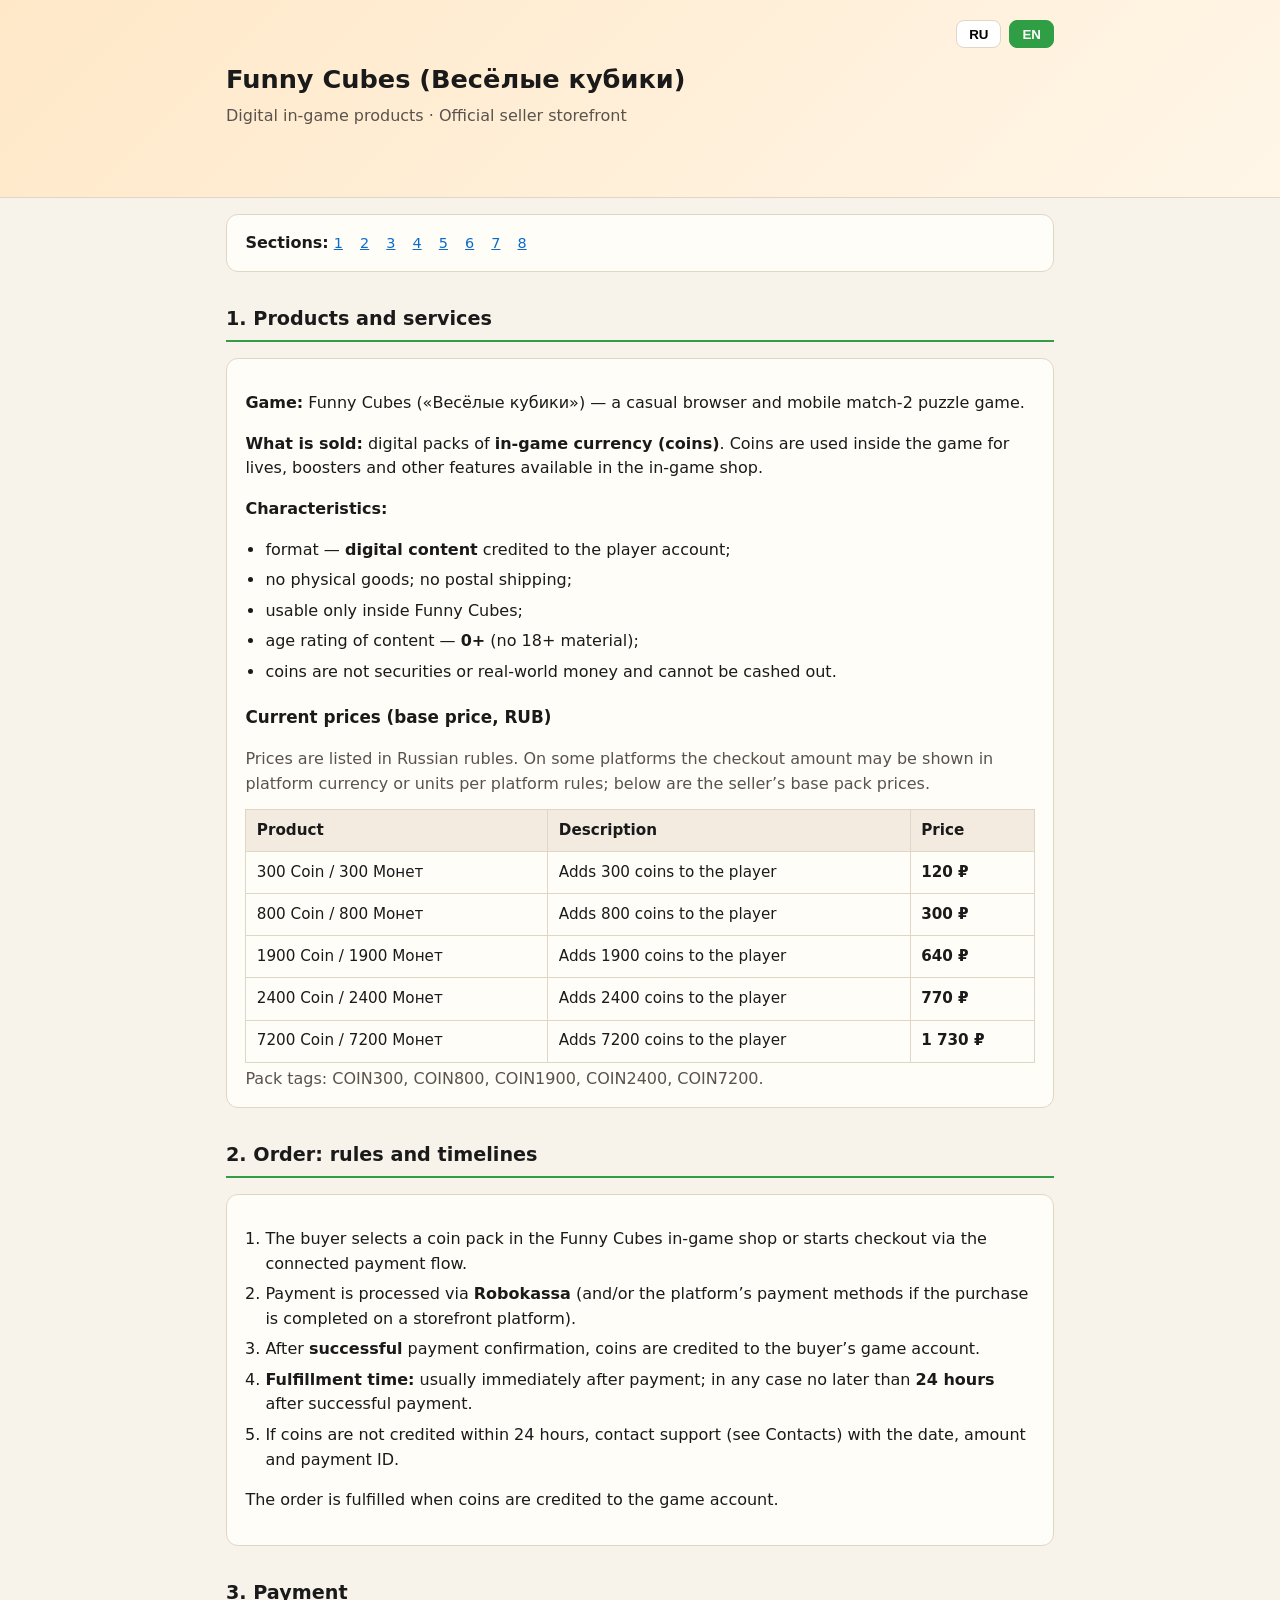
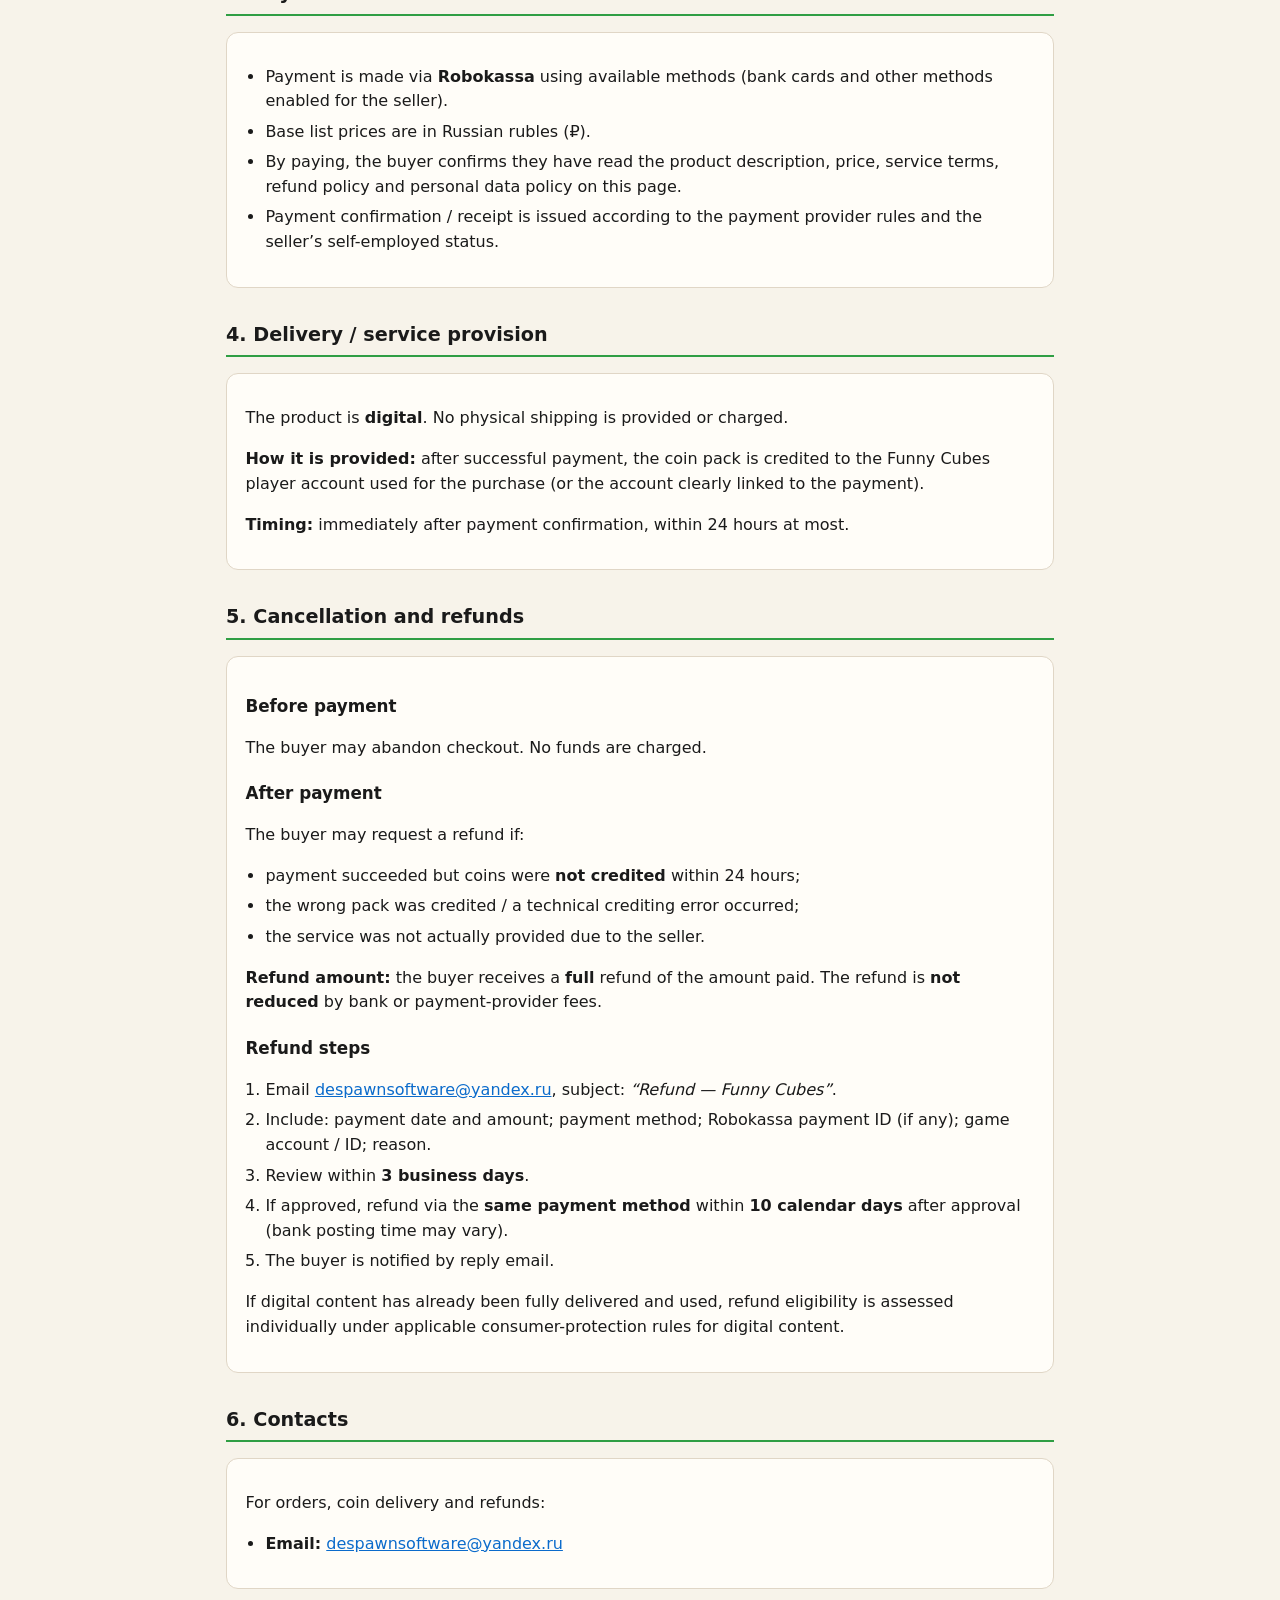
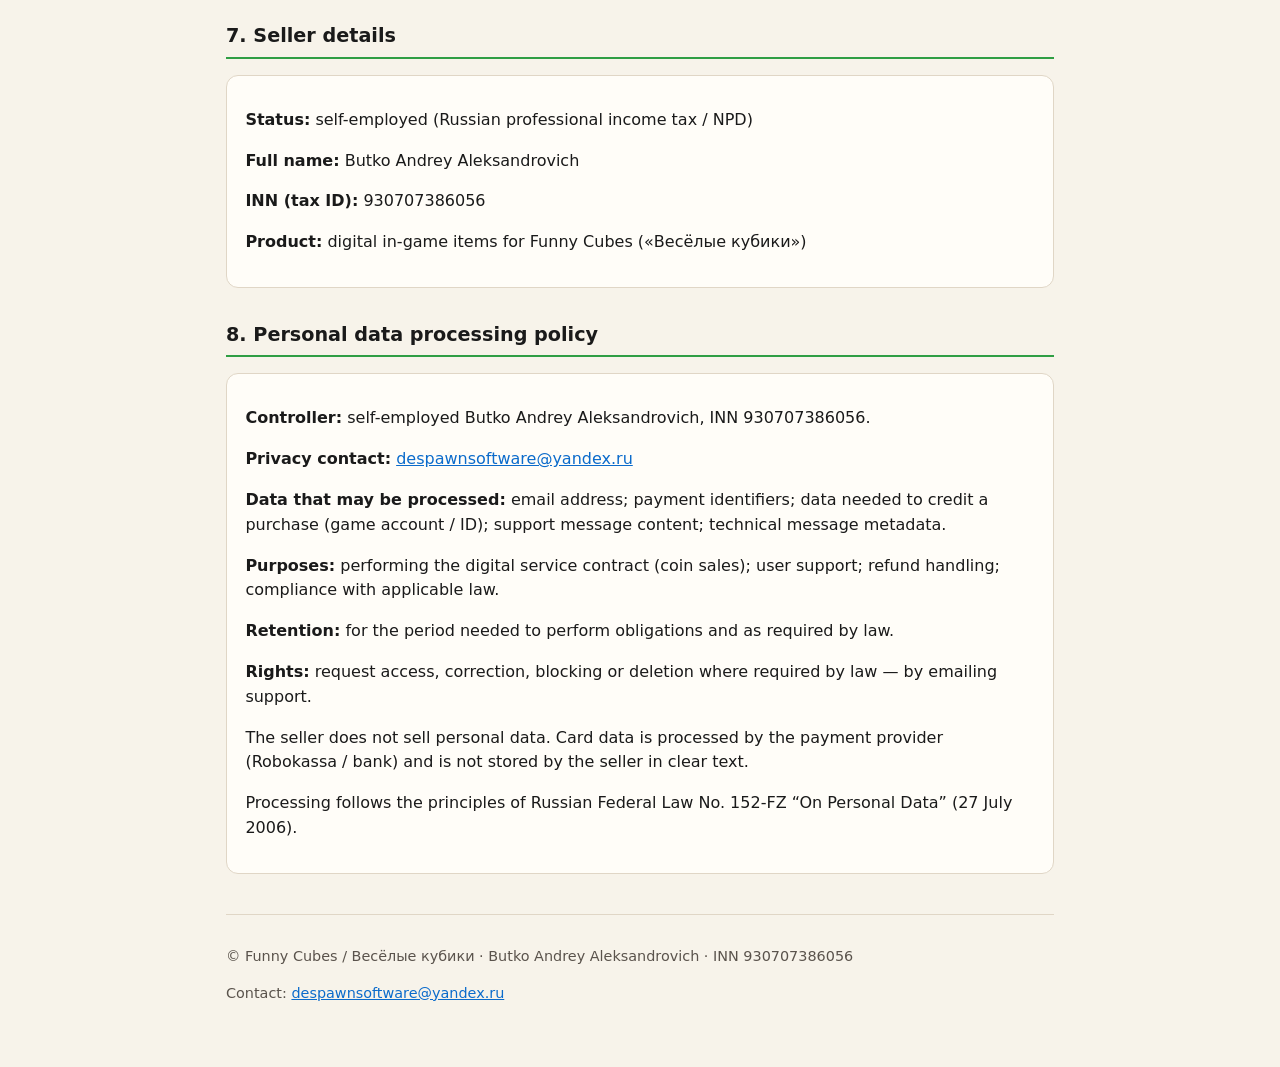
==== docs/index.html @ e9b0d63c "Add Robokassa storefront page (RU/EN) for GitHub Pages" ====
<!DOCTYPE html>
<html lang="ru">
<head>
  <meta charset="utf-8" />
  <meta name="viewport" content="width=device-width, initial-scale=1" />
  <title>Funny Cubes / Весёлые кубики — Store</title>
  <meta name="description" content="Digital in-game coin packs for Funny Cubes (Весёлые кубики). Prices, terms, refunds, seller details." />
  <style>
    :root {
      --bg: #f7f3ea;
      --panel: #fffdf8;
      --text: #1a1a1a;
      --muted: #5a534c;
      --accent: #2f9e44;
      --border: #e0d6c6;
    }
    * { box-sizing: border-box; }
    body {
      margin: 0;
      font-family: system-ui, -apple-system, "Segoe UI", Roboto, Arial, sans-serif;
      background: var(--bg);
      color: var(--text);
      line-height: 1.55;
    }
    header {
      background: linear-gradient(135deg, #ffe8c8, #fff6e8);
      border-bottom: 1px solid var(--border);
      padding: 1.25rem 1rem;
    }
    .wrap { max-width: 860px; margin: 0 auto; padding: 0 1rem 3rem; }
    h1 { margin: 0.2rem 0; font-size: 1.6rem; }
    h2 {
      margin-top: 2rem;
      padding-bottom: 0.35rem;
      border-bottom: 2px solid var(--accent);
      font-size: 1.2rem;
    }
    h3 { margin-top: 1.25rem; font-size: 1.05rem; }
    .sub { color: var(--muted); margin: 0.25rem 0 0; }
    .lang {
      display: flex; gap: 0.5rem; justify-content: flex-end; margin-bottom: 0.75rem;
    }
    .lang button {
      border: 1px solid var(--border);
      background: #fff;
      padding: 0.35rem 0.75rem;
      border-radius: 8px;
      cursor: pointer;
      font-weight: 600;
    }
    .lang button.active {
      background: var(--accent);
      color: #fff;
      border-color: var(--accent);
    }
    .card {
      background: var(--panel);
      border: 1px solid var(--border);
      border-radius: 12px;
      padding: 1rem 1.15rem;
      margin-top: 1rem;
    }
    table {
      width: 100%;
      border-collapse: collapse;
      margin-top: 0.75rem;
      font-size: 0.95rem;
    }
    th, td {
      border: 1px solid var(--border);
      padding: 0.55rem 0.65rem;
      text-align: left;
    }
    th { background: #f3ebe0; }
    .price { font-weight: 700; white-space: nowrap; }
    ol, ul { padding-left: 1.25rem; }
    li { margin: 0.35rem 0; }
    a { color: #0b6bcb; }
    footer {
      margin-top: 2.5rem;
      padding-top: 1rem;
      border-top: 1px solid var(--border);
      color: var(--muted);
      font-size: 0.9rem;
    }
    .hidden { display: none; }
    nav.toc a { margin-right: 0.75rem; font-size: 0.9rem; }
  </style>
</head>
<body>
  <header>
    <div class="wrap">
      <div class="lang">
        <button type="button" id="btn-ru" class="active" onclick="setLang('ru')">RU</button>
        <button type="button" id="btn-en" onclick="setLang('en')">EN</button>
      </div>
      <div data-lang="ru">
        <h1>Весёлые кубики (Funny Cubes)</h1>
        <p class="sub">Цифровые внутриигровые товары · Официальная витрина продавца</p>
      </div>
      <div data-lang="en" class="hidden">
        <h1>Funny Cubes (Весёлые кубики)</h1>
        <p class="sub">Digital in-game products · Official seller storefront</p>
      </div>
    </div>
  </header>

  <main class="wrap">
    <nav class="toc card">
      <span data-lang="ru"><strong>Разделы:</strong></span>
      <span data-lang="en" class="hidden"><strong>Sections:</strong></span>
      <a href="#products">1</a>
      <a href="#order">2</a>
      <a href="#payment">3</a>
      <a href="#delivery">4</a>
      <a href="#refund">5</a>
      <a href="#contacts">6</a>
      <a href="#legal">7</a>
      <a href="#privacy">8</a>
    </nav>

    <section id="products">
      <h2 data-lang="ru">1. Описание товаров и услуг</h2>
      <h2 data-lang="en" class="hidden">1. Products and services</h2>

      <div class="card">
        <div data-lang="ru">
          <p><strong>Игра:</strong> «Весёлые кубики» (Funny Cubes) — казуальная браузерная и мобильная головоломка в жанре match-2 (два и более одинаковых кубика в ряд или столбец).</p>
          <p><strong>Что продаётся:</strong> цифровые пакеты <strong>внутриигровой валюты (монет)</strong>. Монеты используются в игре для покупки жизней, бустеров и иных внутриигровых возможностей, предусмотренных магазином игры.</p>
          <p><strong>Характеристики / потребительские свойства:</strong></p>
          <ul>
            <li>формат — <strong>цифровой контент</strong> (начисление на игровой аккаунт);</li>
            <li>физический товар отсутствует, упаковка и доставка почтой не применяются;</li>
            <li>контент доступен только внутри игры «Весёлые кубики»;</li>
            <li>возрастная категория контента — <strong>0+</strong> (без материалов 18+);</li>
            <li>монеты не являются ценной бумагой, электронной валютой вне игры и не подлежат обмену на деньги.</li>
          </ul>
        </div>
        <div data-lang="en" class="hidden">
          <p><strong>Game:</strong> Funny Cubes («Весёлые кубики») — a casual browser and mobile match-2 puzzle game.</p>
          <p><strong>What is sold:</strong> digital packs of <strong>in-game currency (coins)</strong>. Coins are used inside the game for lives, boosters and other features available in the in-game shop.</p>
          <p><strong>Characteristics:</strong></p>
          <ul>
            <li>format — <strong>digital content</strong> credited to the player account;</li>
            <li>no physical goods; no postal shipping;</li>
            <li>usable only inside Funny Cubes;</li>
            <li>age rating of content — <strong>0+</strong> (no 18+ material);</li>
            <li>coins are not securities or real-world money and cannot be cashed out.</li>
          </ul>
        </div>

        <h3 data-lang="ru">Актуальные цены (базовая стоимость, RUB)</h3>
        <h3 data-lang="en" class="hidden">Current prices (base price, RUB)</h3>
        <p data-lang="ru" class="sub">Цены указаны в российских рублях. На отдельных площадках (VK, Yandex Games, Telegram и др.) итоговая сумма может отображаться в валюте или единицах площадки согласно их правилам; ниже — базовая стоимость пакетов продавца.</p>
        <p data-lang="en" class="hidden sub">Prices are listed in Russian rubles. On some platforms the checkout amount may be shown in platform currency or units per platform rules; below are the seller’s base pack prices.</p>

        <table>
          <thead>
            <tr>
              <th data-lang="ru">Товар</th>
              <th data-lang="en" class="hidden">Product</th>
              <th data-lang="ru">Описание</th>
              <th data-lang="en" class="hidden">Description</th>
              <th data-lang="ru">Цена</th>
              <th data-lang="en" class="hidden">Price</th>
            </tr>
          </thead>
          <tbody>
            <tr>
              <td>300 Coin / 300 Монет</td>
              <td data-lang="ru">Добавляет игроку 300 монет</td>
              <td data-lang="en" class="hidden">Adds 300 coins to the player</td>
              <td class="price">120 ₽</td>
            </tr>
            <tr>
              <td>800 Coin / 800 Монет</td>
              <td data-lang="ru">Добавляет игроку 800 монет</td>
              <td data-lang="en" class="hidden">Adds 800 coins to the player</td>
              <td class="price">300 ₽</td>
            </tr>
            <tr>
              <td>1900 Coin / 1900 Монет</td>
              <td data-lang="ru">Добавляет игроку 1900 монет</td>
              <td data-lang="en" class="hidden">Adds 1900 coins to the player</td>
              <td class="price">640 ₽</td>
            </tr>
            <tr>
              <td>2400 Coin / 2400 Монет</td>
              <td data-lang="ru">Добавляет игроку 2400 монет</td>
              <td data-lang="en" class="hidden">Adds 2400 coins to the player</td>
              <td class="price">770 ₽</td>
            </tr>
            <tr>
              <td>7200 Coin / 7200 Монет</td>
              <td data-lang="ru">Добавляет игроку 7200 монет</td>
              <td data-lang="en" class="hidden">Adds 7200 coins to the player</td>
              <td class="price">1&nbsp;730 ₽</td>
            </tr>
          </tbody>
        </table>
        <p class="sub" data-lang="ru">Идентификаторы пакетов (tag): COIN300, COIN800, COIN1900, COIN2400, COIN7200.</p>
        <p class="sub" data-lang="en" class="hidden">Pack tags: COIN300, COIN800, COIN1900, COIN2400, COIN7200.</p>
      </div>
    </section>

    <section id="order">
      <h2 data-lang="ru">2. Заказ: правила оформления и сроки</h2>
      <h2 data-lang="en" class="hidden">2. Order: rules and timelines</h2>
      <div class="card">
        <div data-lang="ru">
          <ol>
            <li>Покупатель выбирает пакет монет в магазине игры «Весёлые кубики» или инициирует оплату через подключённый платёжный сценарий.</li>
            <li>Оплата выполняется через платёжный сервис <strong>Robokassa</strong> (и/или платёжные средства площадки, если покупка идёт на стороне магазина платформы).</li>
            <li>После <strong>успешного</strong> подтверждения платежа цифровые монеты зачисляются на игровой аккаунт покупателя.</li>
            <li><strong>Срок исполнения:</strong> как правило — сразу после оплаты; в любом случае не позднее <strong>24 часов</strong> с момента успешной оплаты.</li>
            <li>Если начисление не произошло в течение 24 часов, покупатель обращается в поддержку (см. Контакты), указав дату, сумму и идентификатор платежа.</li>
          </ol>
          <p>Заказ считается исполненным в момент зачисления монет на игровой аккаунт.</p>
        </div>
        <div data-lang="en" class="hidden">
          <ol>
            <li>The buyer selects a coin pack in the Funny Cubes in-game shop or starts checkout via the connected payment flow.</li>
            <li>Payment is processed via <strong>Robokassa</strong> (and/or the platform’s payment methods if the purchase is completed on a storefront platform).</li>
            <li>After <strong>successful</strong> payment confirmation, coins are credited to the buyer’s game account.</li>
            <li><strong>Fulfillment time:</strong> usually immediately after payment; in any case no later than <strong>24 hours</strong> after successful payment.</li>
            <li>If coins are not credited within 24 hours, contact support (see Contacts) with the date, amount and payment ID.</li>
          </ol>
          <p>The order is fulfilled when coins are credited to the game account.</p>
        </div>
      </div>
    </section>

    <section id="payment">
      <h2 data-lang="ru">3. Оплата</h2>
      <h2 data-lang="en" class="hidden">3. Payment</h2>
      <div class="card">
        <div data-lang="ru">
          <ul>
            <li>Оплата производится через сервис <strong>Robokassa</strong> доступными способами (банковские карты и иные методы, подключённые продавцу).</li>
            <li>Валюта расчёта с продавцом по базовому прайсу — российский рубль (₽).</li>
            <li>Совершая оплату, покупатель подтверждает, что ознакомился с описанием товара, ценой, условиями оказания услуги, возврата и политикой обработки персональных данных на этой странице.</li>
            <li>Подтверждение оплаты / чек формируется в соответствии с правилами платёжного сервиса и статусом продавца (самозанятый).</li>
          </ul>
        </div>
        <div data-lang="en" class="hidden">
          <ul>
            <li>Payment is made via <strong>Robokassa</strong> using available methods (bank cards and other methods enabled for the seller).</li>
            <li>Base list prices are in Russian rubles (₽).</li>
            <li>By paying, the buyer confirms they have read the product description, price, service terms, refund policy and personal data policy on this page.</li>
            <li>Payment confirmation / receipt is issued according to the payment provider rules and the seller’s self-employed status.</li>
          </ul>
        </div>
      </div>
    </section>

    <section id="delivery">
      <h2 data-lang="ru">4. Доставка / оказание услуги</h2>
      <h2 data-lang="en" class="hidden">4. Delivery / service provision</h2>
      <div class="card">
        <div data-lang="ru">
          <p>Товар является <strong>цифровым</strong>. Физическая доставка не осуществляется и не тарифицируется.</p>
          <p><strong>Порядок предоставления:</strong> после успешной оплаты пакет монет зачисляется на аккаунт игрока в «Весёлых кубиках», с которого оформлена покупка (либо на аккаунт, однозначно связанный с платежом).</p>
          <p><strong>Срок:</strong> незамедлительно после подтверждения оплаты, максимум 24 часа.</p>
        </div>
        <div data-lang="en" class="hidden">
          <p>The product is <strong>digital</strong>. No physical shipping is provided or charged.</p>
          <p><strong>How it is provided:</strong> after successful payment, the coin pack is credited to the Funny Cubes player account used for the purchase (or the account clearly linked to the payment).</p>
          <p><strong>Timing:</strong> immediately after payment confirmation, within 24 hours at most.</p>
        </div>
      </div>
    </section>

    <section id="refund">
      <h2 data-lang="ru">5. Отказ от покупки и возврат средств</h2>
      <h2 data-lang="en" class="hidden">5. Cancellation and refunds</h2>
      <div class="card">
        <div data-lang="ru">
          <h3>Отказ до оплаты</h3>
          <p>Покупатель может не завершать платёж. Средства в этом случае не списываются.</p>
          <h3>После оплаты</h3>
          <p>Покупатель вправе обратиться за возвратом, если:</p>
          <ul>
            <li>оплата прошла, но монеты <strong>не зачислены</strong> в срок до 24 часов;</li>
            <li>зачислен неверный пакет / техническая ошибка начисления;</li>
            <li>услуга фактически не оказана по вине продавца.</li>
          </ul>
          <p><strong>Сумма возврата:</strong> покупателю возвращается <strong>полная</strong> сумма, уплаченная за соответствующий товар. Возврат <strong>не уменьшается</strong> на комиссию банка, платёжного сервиса или иные удержания — покупателю возвращаются уплаченные им денежные средства в полном объёме.</p>
          <h3>Пошаговый алгоритм возврата</h3>
          <ol>
            <li>Направить обращение на email <a href="mailto:despawnsoftware@yandex.ru">despawnsoftware@yandex.ru</a>, тема: <em>«Возврат — Весёлые кубики»</em>.</li>
            <li>В письме указать: дату и сумму платежа; способ оплаты; идентификатор платежа Robokassa (если есть); игровой аккаунт / ID; причину возврата.</li>
            <li>Обращение рассматривается в срок <strong>до 3 рабочих дней</strong>.</li>
            <li>При одобрении возврат инициируется <strong>тем же способом</strong>, которым была произведена оплата, в срок <strong>до 10 календарных дней</strong> с момента принятия решения о возврате (срок зачисления банком покупателя может зависеть от банка).</li>
            <li>О результате покупатель уведомляется ответом на email обращения.</li>
          </ol>
          <p>Если цифровой контент уже полностью предоставлен и использован, возможность возврата рассматривается индивидуально с учётом применимого законодательства РФ о защите прав потребителей в отношении цифрового контента.</p>
        </div>
        <div data-lang="en" class="hidden">
          <h3>Before payment</h3>
          <p>The buyer may abandon checkout. No funds are charged.</p>
          <h3>After payment</h3>
          <p>The buyer may request a refund if:</p>
          <ul>
            <li>payment succeeded but coins were <strong>not credited</strong> within 24 hours;</li>
            <li>the wrong pack was credited / a technical crediting error occurred;</li>
            <li>the service was not actually provided due to the seller.</li>
          </ul>
          <p><strong>Refund amount:</strong> the buyer receives a <strong>full</strong> refund of the amount paid. The refund is <strong>not reduced</strong> by bank or payment-provider fees.</p>
          <h3>Refund steps</h3>
          <ol>
            <li>Email <a href="mailto:despawnsoftware@yandex.ru">despawnsoftware@yandex.ru</a>, subject: <em>“Refund — Funny Cubes”</em>.</li>
            <li>Include: payment date and amount; payment method; Robokassa payment ID (if any); game account / ID; reason.</li>
            <li>Review within <strong>3 business days</strong>.</li>
            <li>If approved, refund via the <strong>same payment method</strong> within <strong>10 calendar days</strong> after approval (bank posting time may vary).</li>
            <li>The buyer is notified by reply email.</li>
          </ol>
          <p>If digital content has already been fully delivered and used, refund eligibility is assessed individually under applicable consumer-protection rules for digital content.</p>
        </div>
      </div>
    </section>

    <section id="contacts">
      <h2 data-lang="ru">6. Контакты</h2>
      <h2 data-lang="en" class="hidden">6. Contacts</h2>
      <div class="card">
        <div data-lang="ru">
          <p>По вопросам заказа, начисления монет и возврата:</p>
          <ul>
            <li><strong>Email:</strong> <a href="mailto:despawnsoftware@yandex.ru">despawnsoftware@yandex.ru</a></li>
          </ul>
        </div>
        <div data-lang="en" class="hidden">
          <p>For orders, coin delivery and refunds:</p>
          <ul>
            <li><strong>Email:</strong> <a href="mailto:despawnsoftware@yandex.ru">despawnsoftware@yandex.ru</a></li>
          </ul>
        </div>
      </div>
    </section>

    <section id="legal">
      <h2 data-lang="ru">7. Реквизиты продавца</h2>
      <h2 data-lang="en" class="hidden">7. Seller details</h2>
      <div class="card">
        <div data-lang="ru">
          <p><strong>Статус:</strong> самозанятый (плательщик НПД)</p>
          <p><strong>ФИО:</strong> Бутко Андрей Александрович</p>
          <p><strong>ИНН:</strong> 930707386056</p>
          <p><strong>Продукт:</strong> цифровые внутриигровые товары для игры «Весёлые кубики» (Funny Cubes)</p>
        </div>
        <div data-lang="en" class="hidden">
          <p><strong>Status:</strong> self-employed (Russian professional income tax / NPD)</p>
          <p><strong>Full name:</strong> Butko Andrey Aleksandrovich</p>
          <p><strong>INN (tax ID):</strong> 930707386056</p>
          <p><strong>Product:</strong> digital in-game items for Funny Cubes («Весёлые кубики»)</p>
        </div>
      </div>
    </section>

    <section id="privacy">
      <h2 data-lang="ru">8. Политика обработки персональных данных</h2>
      <h2 data-lang="en" class="hidden">8. Personal data processing policy</h2>
      <div class="card">
        <div data-lang="ru">
          <p><strong>Оператор:</strong> самозанятый Бутко Андрей Александрович, ИНН 930707386056.</p>
          <p><strong>Контакт по вопросам ПДн:</strong> <a href="mailto:despawnsoftware@yandex.ru">despawnsoftware@yandex.ru</a></p>
          <p><strong>Какие данные могут обрабатываться:</strong> адрес электронной почты; идентификаторы платежа; сведения, необходимые для зачисления покупки (игровой аккаунт / ID); содержание обращения в поддержку; технические данные сообщения.</p>
          <p><strong>Цели:</strong> исполнение договора оказания цифровой услуги (продажа монет); поддержка пользователей; рассмотрение возвратов; исполнение требований законодательства РФ.</p>
          <p><strong>Срок:</strong> в течение срока исполнения обязательств и сроков, установленных законом.</p>
          <p><strong>Права субъекта ПДн:</strong> запросить информацию об обработке, уточнение, блокирование или удаление данных в случаях, предусмотренных законом — запросом на email поддержки.</p>
          <p>Продавец не продаёт персональные данные третьим лицам. Данные банковской карты обрабатываются платёжным сервисом (Robokassa / банк) и не хранятся продавцом в открытом виде.</p>
          <p>Обработка осуществляется в соответствии с Федеральным законом от 27.07.2006 № 152-ФЗ «О персональных данных».</p>
        </div>
        <div data-lang="en" class="hidden">
          <p><strong>Controller:</strong> self-employed Butko Andrey Aleksandrovich, INN 930707386056.</p>
          <p><strong>Privacy contact:</strong> <a href="mailto:despawnsoftware@yandex.ru">despawnsoftware@yandex.ru</a></p>
          <p><strong>Data that may be processed:</strong> email address; payment identifiers; data needed to credit a purchase (game account / ID); support message content; technical message metadata.</p>
          <p><strong>Purposes:</strong> performing the digital service contract (coin sales); user support; refund handling; compliance with applicable law.</p>
          <p><strong>Retention:</strong> for the period needed to perform obligations and as required by law.</p>
          <p><strong>Rights:</strong> request access, correction, blocking or deletion where required by law — by emailing support.</p>
          <p>The seller does not sell personal data. Card data is processed by the payment provider (Robokassa / bank) and is not stored by the seller in clear text.</p>
          <p>Processing follows the principles of Russian Federal Law No. 152-FZ “On Personal Data” (27 July 2006).</p>
        </div>
      </div>
    </section>

    <footer>
      <p data-lang="ru">© Весёлые кубики / Funny Cubes · Бутко Андрей Александрович · ИНН 930707386056</p>
      <p data-lang="en" class="hidden">© Funny Cubes / Весёлые кубики · Butko Andrey Aleksandrovich · INN 930707386056</p>
      <p data-lang="ru">Контакт: <a href="mailto:despawnsoftware@yandex.ru">despawnsoftware@yandex.ru</a></p>
      <p data-lang="en" class="hidden">Contact: <a href="mailto:despawnsoftware@yandex.ru">despawnsoftware@yandex.ru</a></p>
    </footer>
  </main>

  <script>
    function setLang(lang) {
      document.querySelectorAll('[data-lang]').forEach(function (el) {
        if (el.getAttribute('data-lang') === lang) el.classList.remove('hidden');
        else el.classList.add('hidden');
      });
      document.getElementById('btn-ru').classList.toggle('active', lang === 'ru');
      document.getElementById('btn-en').classList.toggle('active', lang === 'en');
      document.documentElement.lang = lang === 'ru' ? 'ru' : 'en';
      try { localStorage.setItem('fc_store_lang', lang); } catch (e) {}
    }
    (function () {
      var saved = null;
      try { saved = localStorage.getItem('fc_store_lang'); } catch (e) {}
      if (saved === 'en' || saved === 'ru') setLang(saved);
      else if ((navigator.language || '').toLowerCase().indexOf('ru') !== 0) setLang('en');
    })();
  </script>
</body>
</html>
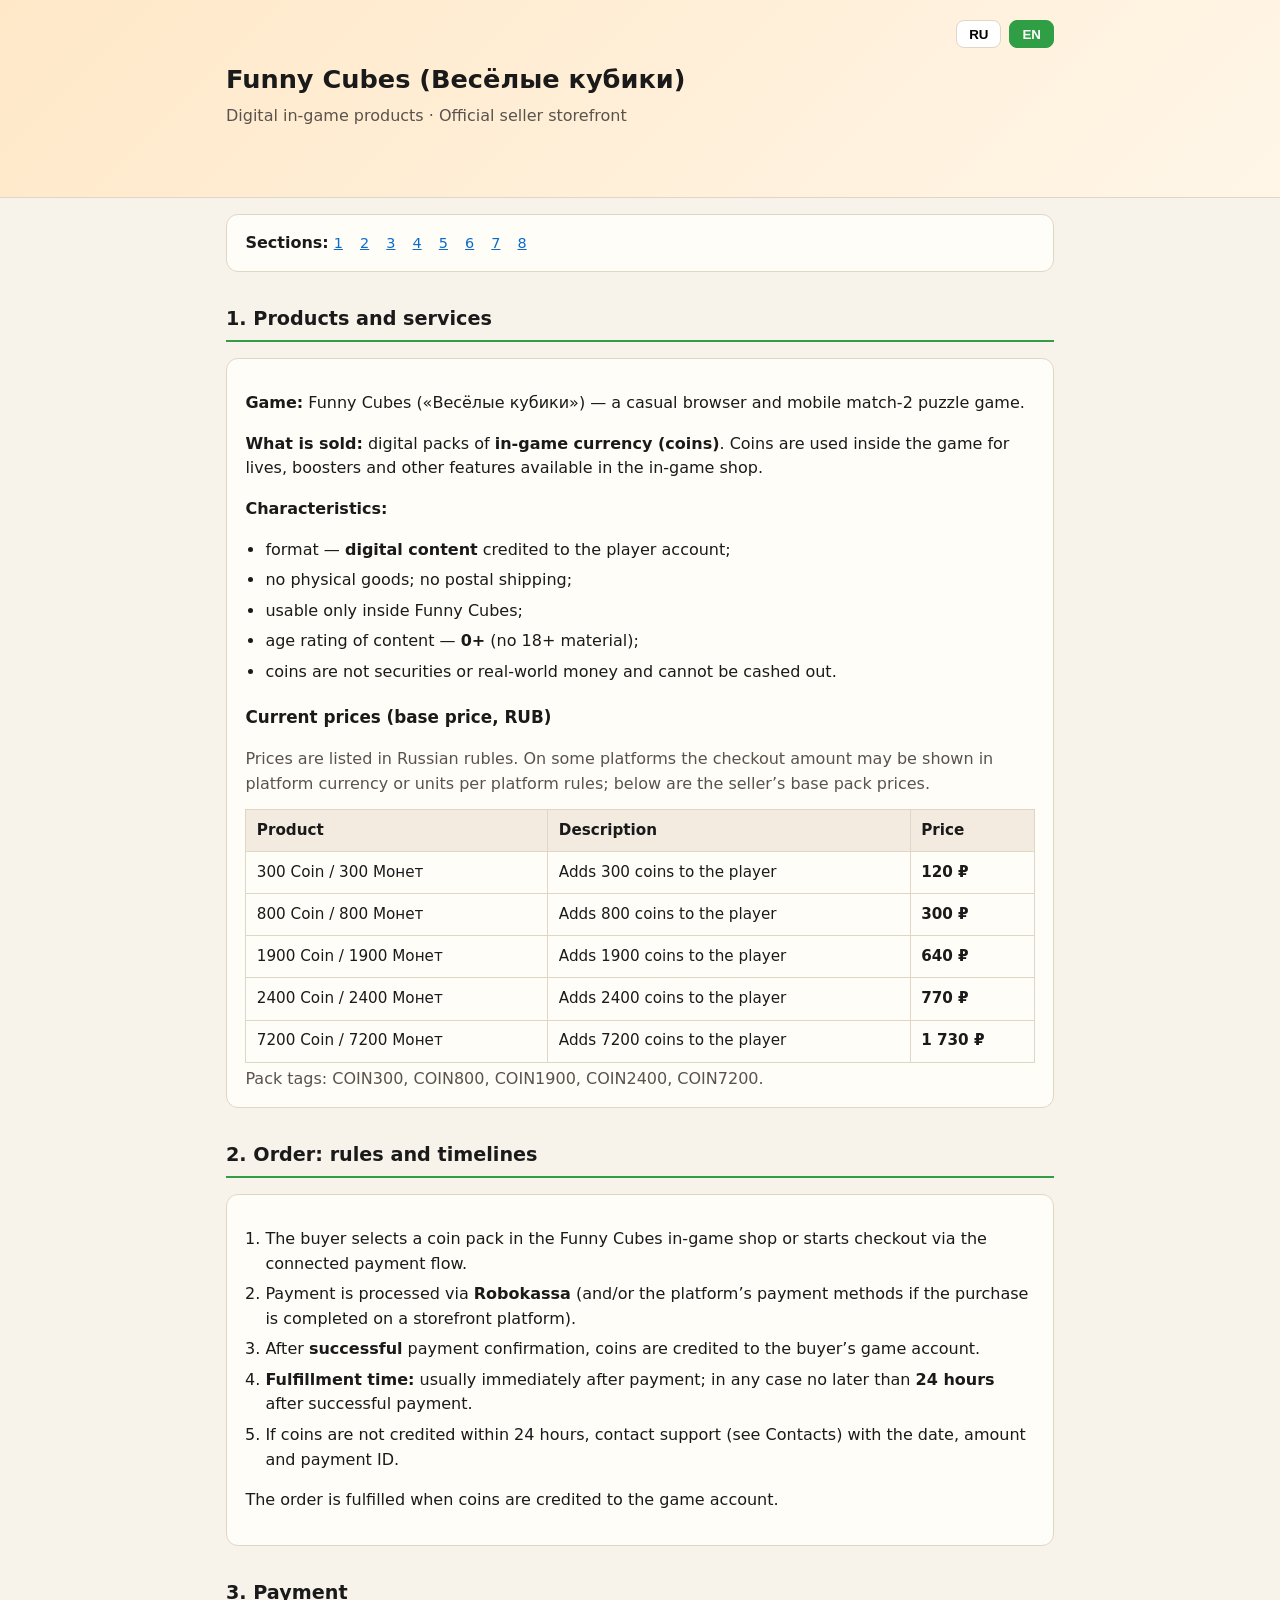
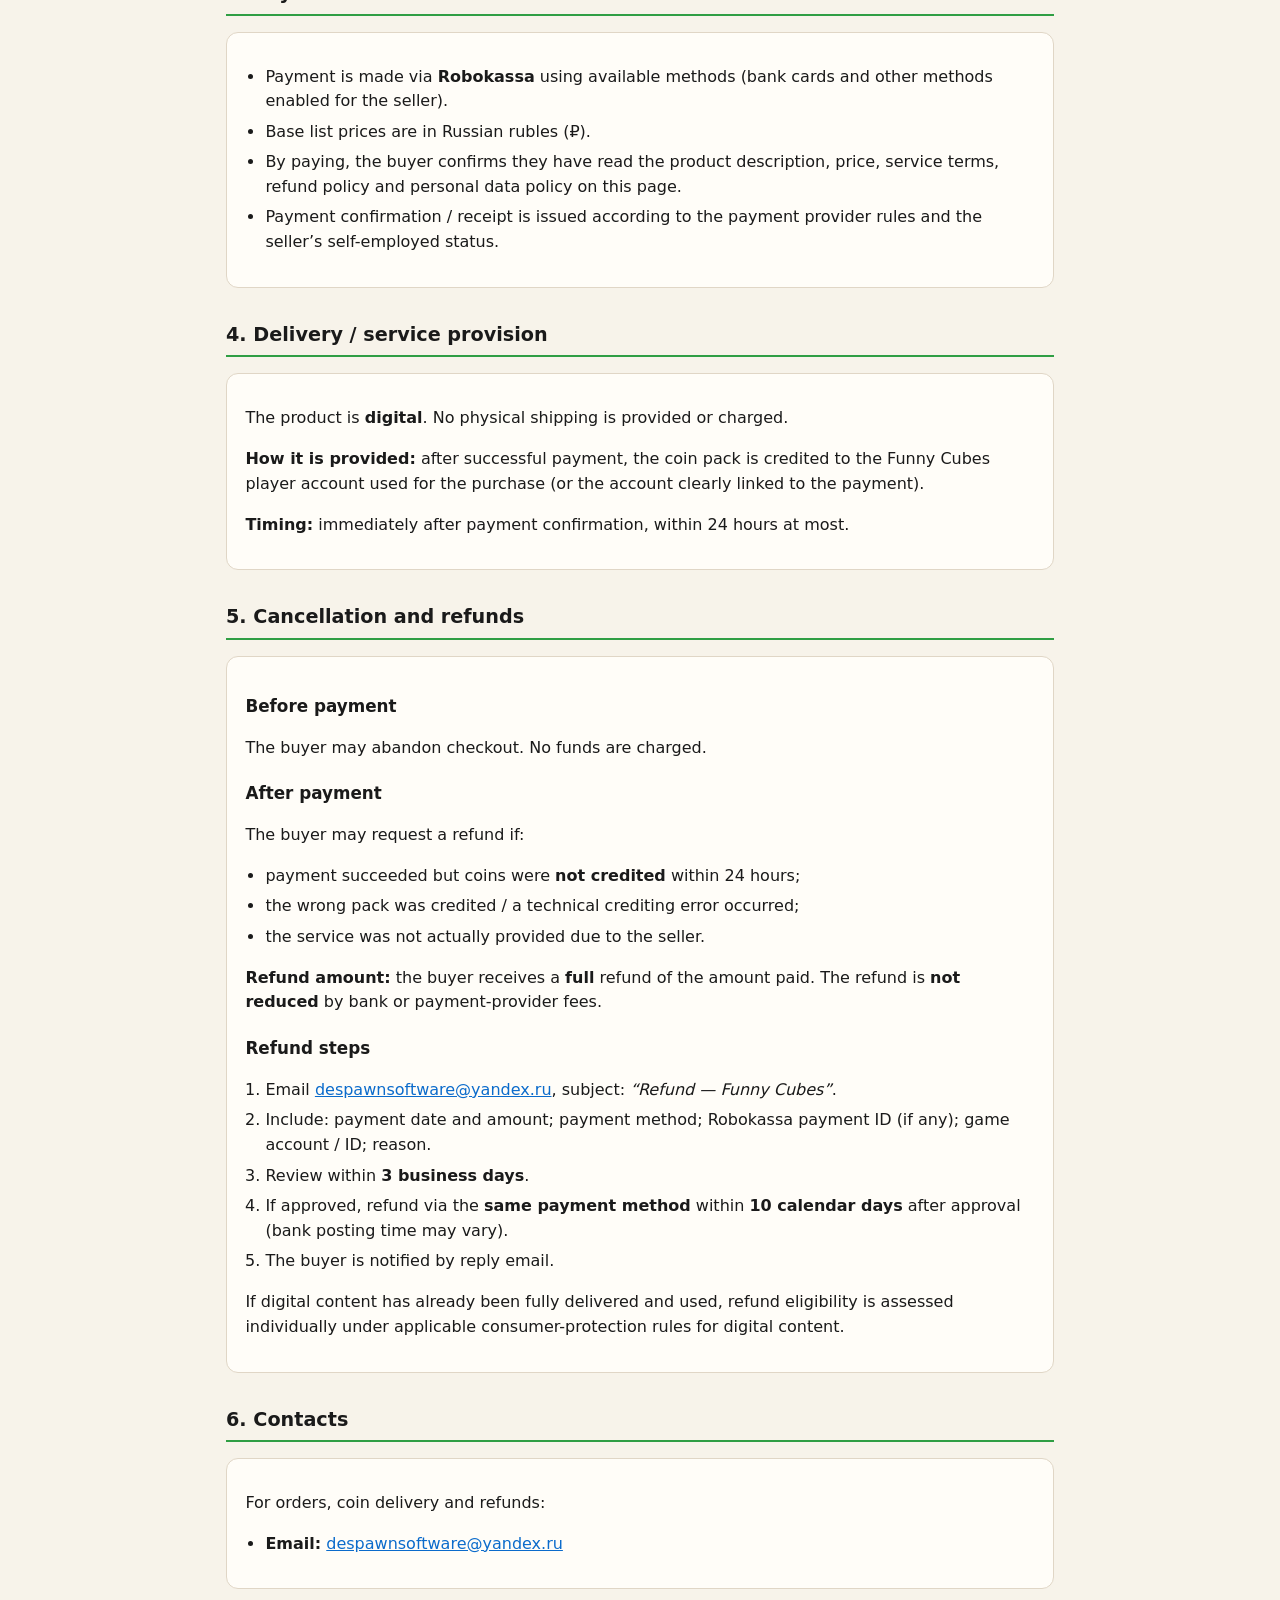
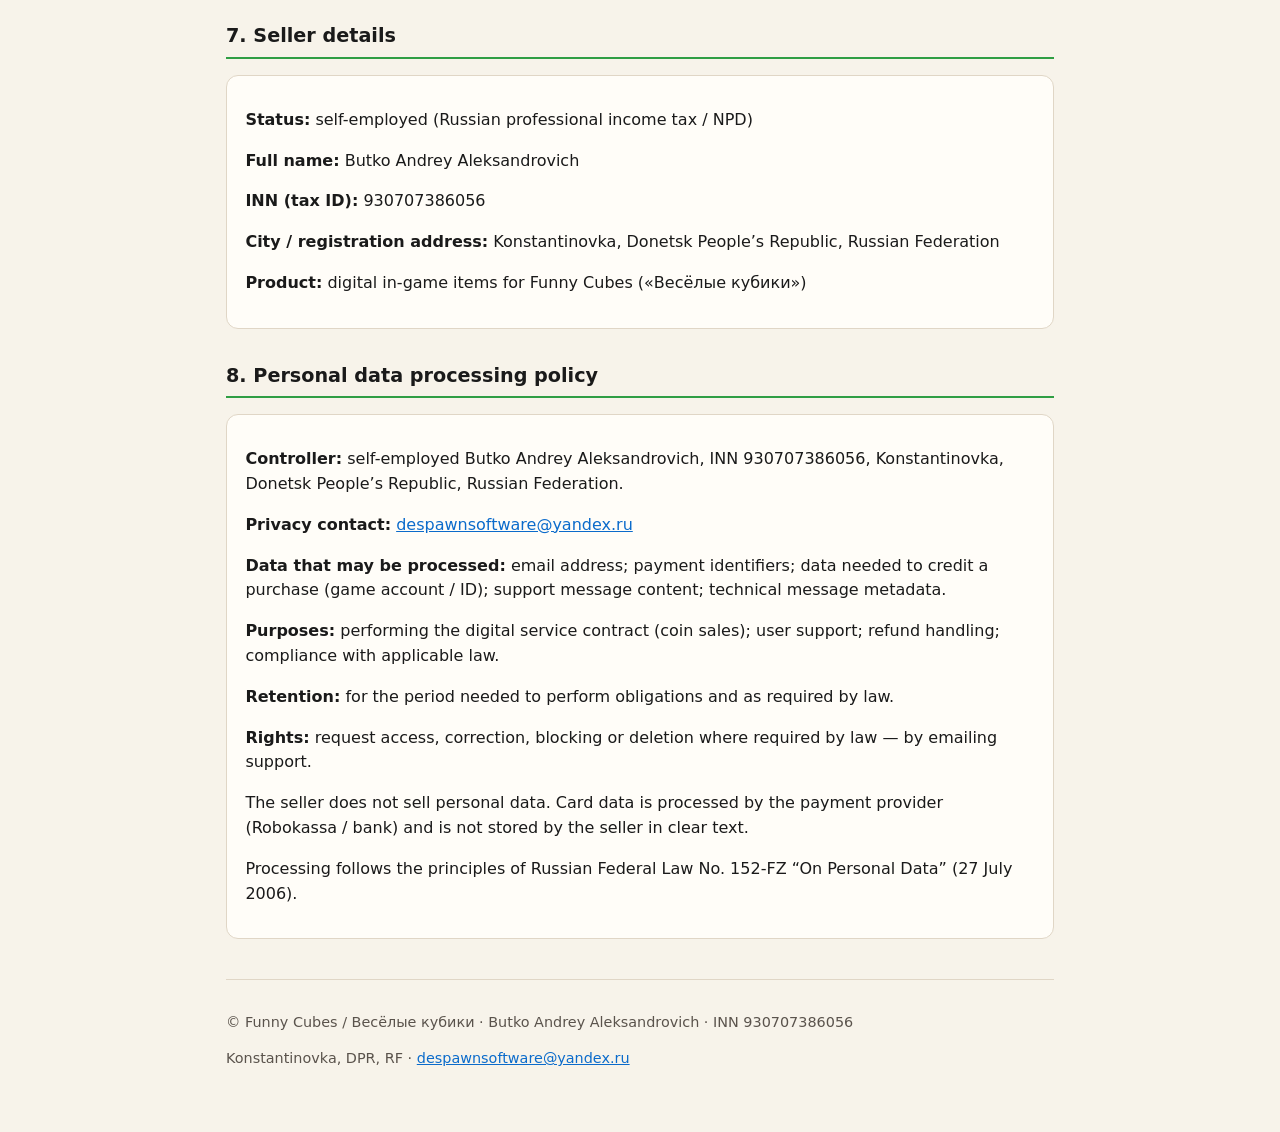
==== commit af698911: "Add seller city (Konstantinovka, DPR, Russia) to legal block" ====
--- a/docs/index.html
+++ b/docs/index.html
@@ -346,12 +346,14 @@
           <p><strong>Статус:</strong> самозанятый (плательщик НПД)</p>
           <p><strong>ФИО:</strong> Бутко Андрей Александрович</p>
           <p><strong>ИНН:</strong> 930707386056</p>
+          <p><strong>Город / адрес регистрации:</strong> г. Константиновка, Донецкая Народная Республика, Российская Федерация</p>
           <p><strong>Продукт:</strong> цифровые внутриигровые товары для игры «Весёлые кубики» (Funny Cubes)</p>
         </div>
         <div data-lang="en" class="hidden">
           <p><strong>Status:</strong> self-employed (Russian professional income tax / NPD)</p>
           <p><strong>Full name:</strong> Butko Andrey Aleksandrovich</p>
           <p><strong>INN (tax ID):</strong> 930707386056</p>
+          <p><strong>City / registration address:</strong> Konstantinovka, Donetsk People’s Republic, Russian Federation</p>
           <p><strong>Product:</strong> digital in-game items for Funny Cubes («Весёлые кубики»)</p>
         </div>
       </div>
@@ -362,7 +364,7 @@
       <h2 data-lang="en" class="hidden">8. Personal data processing policy</h2>
       <div class="card">
         <div data-lang="ru">
-          <p><strong>Оператор:</strong> самозанятый Бутко Андрей Александрович, ИНН 930707386056.</p>
+          <p><strong>Оператор:</strong> самозанятый Бутко Андрей Александрович, ИНН 930707386056, г. Константиновка, Донецкая Народная Республика, Российская Федерация.</p>
           <p><strong>Контакт по вопросам ПДн:</strong> <a href="mailto:despawnsoftware@yandex.ru">despawnsoftware@yandex.ru</a></p>
           <p><strong>Какие данные могут обрабатываться:</strong> адрес электронной почты; идентификаторы платежа; сведения, необходимые для зачисления покупки (игровой аккаунт / ID); содержание обращения в поддержку; технические данные сообщения.</p>
           <p><strong>Цели:</strong> исполнение договора оказания цифровой услуги (продажа монет); поддержка пользователей; рассмотрение возвратов; исполнение требований законодательства РФ.</p>
@@ -372,7 +374,7 @@
           <p>Обработка осуществляется в соответствии с Федеральным законом от 27.07.2006 № 152-ФЗ «О персональных данных».</p>
         </div>
         <div data-lang="en" class="hidden">
-          <p><strong>Controller:</strong> self-employed Butko Andrey Aleksandrovich, INN 930707386056.</p>
+          <p><strong>Controller:</strong> self-employed Butko Andrey Aleksandrovich, INN 930707386056, Konstantinovka, Donetsk People’s Republic, Russian Federation.</p>
           <p><strong>Privacy contact:</strong> <a href="mailto:despawnsoftware@yandex.ru">despawnsoftware@yandex.ru</a></p>
           <p><strong>Data that may be processed:</strong> email address; payment identifiers; data needed to credit a purchase (game account / ID); support message content; technical message metadata.</p>
           <p><strong>Purposes:</strong> performing the digital service contract (coin sales); user support; refund handling; compliance with applicable law.</p>
@@ -387,8 +389,8 @@
     <footer>
       <p data-lang="ru">© Весёлые кубики / Funny Cubes · Бутко Андрей Александрович · ИНН 930707386056</p>
       <p data-lang="en" class="hidden">© Funny Cubes / Весёлые кубики · Butko Andrey Aleksandrovich · INN 930707386056</p>
-      <p data-lang="ru">Контакт: <a href="mailto:despawnsoftware@yandex.ru">despawnsoftware@yandex.ru</a></p>
-      <p data-lang="en" class="hidden">Contact: <a href="mailto:despawnsoftware@yandex.ru">despawnsoftware@yandex.ru</a></p>
+      <p data-lang="ru">г. Константиновка, ДНР, РФ · <a href="mailto:despawnsoftware@yandex.ru">despawnsoftware@yandex.ru</a></p>
+      <p data-lang="en" class="hidden">Konstantinovka, DPR, RF · <a href="mailto:despawnsoftware@yandex.ru">despawnsoftware@yandex.ru</a></p>
     </footer>
   </main>
 
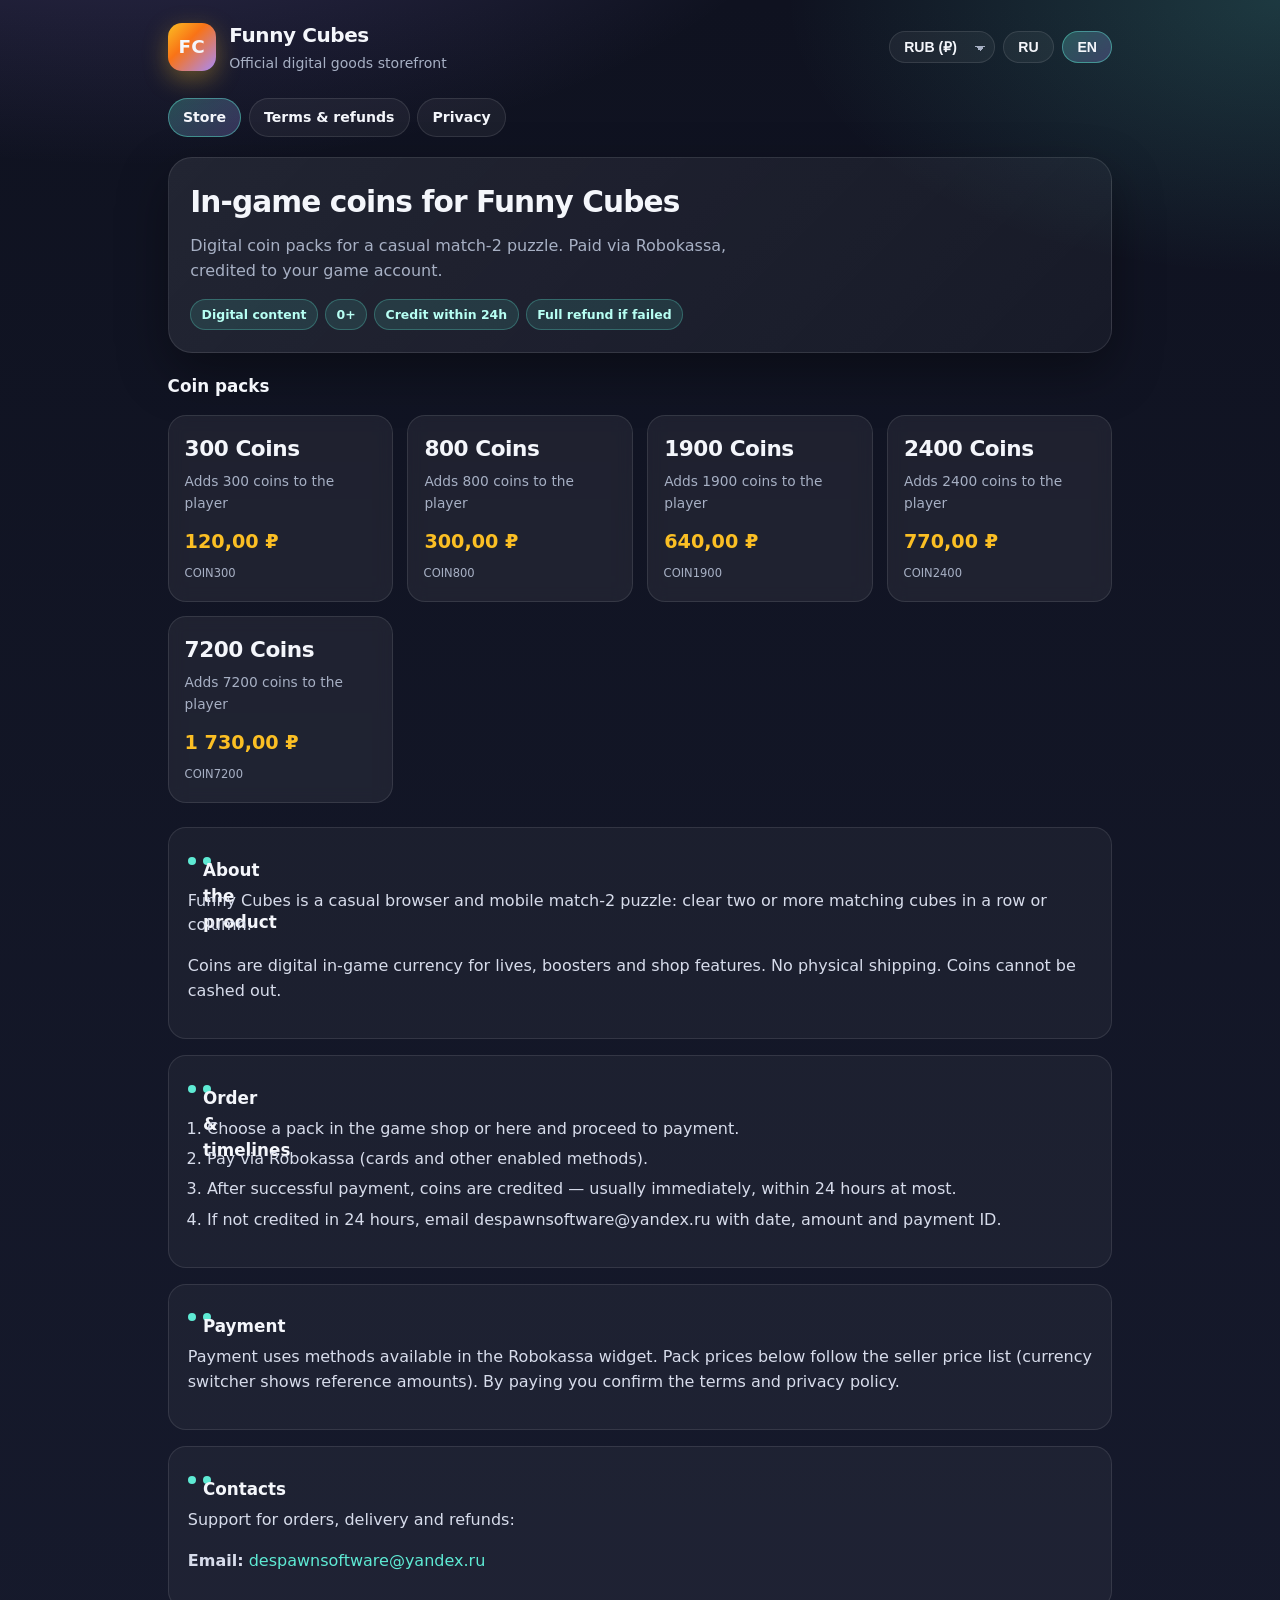
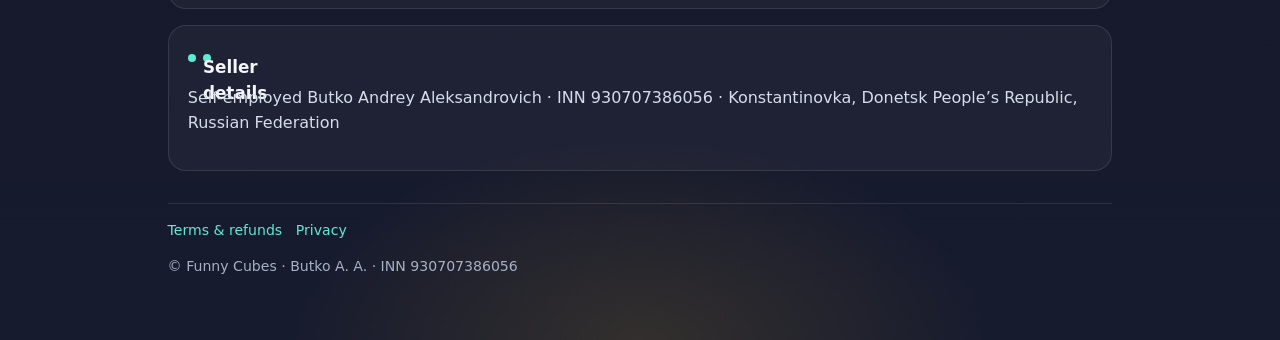
==== commit c1b959e2: "Modern storefront with multi-currency prices" ====
--- a/docs/index.html
+++ b/docs/index.html
@@ -3,414 +3,227 @@
 <head>
   <meta charset="utf-8" />
   <meta name="viewport" content="width=device-width, initial-scale=1" />
-  <title>Funny Cubes / Весёлые кубики — Store</title>
-  <meta name="description" content="Digital in-game coin packs for Funny Cubes (Весёлые кубики). Prices, terms, refunds, seller details." />
-  <style>
-    :root {
-      --bg: #f7f3ea;
-      --panel: #fffdf8;
-      --text: #1a1a1a;
-      --muted: #5a534c;
-      --accent: #2f9e44;
-      --border: #e0d6c6;
-    }
-    * { box-sizing: border-box; }
-    body {
-      margin: 0;
-      font-family: system-ui, -apple-system, "Segoe UI", Roboto, Arial, sans-serif;
-      background: var(--bg);
-      color: var(--text);
-      line-height: 1.55;
-    }
-    header {
-      background: linear-gradient(135deg, #ffe8c8, #fff6e8);
-      border-bottom: 1px solid var(--border);
-      padding: 1.25rem 1rem;
-    }
-    .wrap { max-width: 860px; margin: 0 auto; padding: 0 1rem 3rem; }
-    h1 { margin: 0.2rem 0; font-size: 1.6rem; }
-    h2 {
-      margin-top: 2rem;
-      padding-bottom: 0.35rem;
-      border-bottom: 2px solid var(--accent);
-      font-size: 1.2rem;
-    }
-    h3 { margin-top: 1.25rem; font-size: 1.05rem; }
-    .sub { color: var(--muted); margin: 0.25rem 0 0; }
-    .lang {
-      display: flex; gap: 0.5rem; justify-content: flex-end; margin-bottom: 0.75rem;
-    }
-    .lang button {
-      border: 1px solid var(--border);
-      background: #fff;
-      padding: 0.35rem 0.75rem;
-      border-radius: 8px;
-      cursor: pointer;
-      font-weight: 600;
-    }
-    .lang button.active {
-      background: var(--accent);
-      color: #fff;
-      border-color: var(--accent);
-    }
-    .card {
-      background: var(--panel);
-      border: 1px solid var(--border);
-      border-radius: 12px;
-      padding: 1rem 1.15rem;
-      margin-top: 1rem;
-    }
-    table {
-      width: 100%;
-      border-collapse: collapse;
-      margin-top: 0.75rem;
-      font-size: 0.95rem;
-    }
-    th, td {
-      border: 1px solid var(--border);
-      padding: 0.55rem 0.65rem;
-      text-align: left;
-    }
-    th { background: #f3ebe0; }
-    .price { font-weight: 700; white-space: nowrap; }
-    ol, ul { padding-left: 1.25rem; }
-    li { margin: 0.35rem 0; }
-    a { color: #0b6bcb; }
-    footer {
-      margin-top: 2.5rem;
-      padding-top: 1rem;
-      border-top: 1px solid var(--border);
-      color: var(--muted);
-      font-size: 0.9rem;
-    }
-    .hidden { display: none; }
-    nav.toc a { margin-right: 0.75rem; font-size: 0.9rem; }
-  </style>
+  <title>Funny Cubes — Store / Весёлые кубики</title>
+  <meta name="description" content="Official storefront for Funny Cubes in-game coin packs. Prices, terms, refunds." />
+  <link rel="stylesheet" href="css/style.css" />
 </head>
 <body>
-  <header>
-    <div class="wrap">
-      <div class="lang">
-        <button type="button" id="btn-ru" class="active" onclick="setLang('ru')">RU</button>
-        <button type="button" id="btn-en" onclick="setLang('en')">EN</button>
-      </div>
-      <div data-lang="ru">
-        <h1>Весёлые кубики (Funny Cubes)</h1>
-        <p class="sub">Цифровые внутриигровые товары · Официальная витрина продавца</p>
-      </div>
-      <div data-lang="en" class="hidden">
-        <h1>Funny Cubes (Весёлые кубики)</h1>
-        <p class="sub">Digital in-game products · Official seller storefront</p>
+  <div class="shell">
+    <div class="topbar">
+      <div class="brand">
+        <div class="logo">FC</div>
+        <div>
+          <h1 data-i18n="brand">Весёлые кубики</h1>
+          <p data-i18n="brandSub">Официальная витрина цифровых товаров</p>
+        </div>
+      </div>
+      <div class="controls">
+        <label class="hidden" for="currency">Currency</label>
+        <select id="currency" title="Currency"></select>
+        <button type="button" id="btn-ru" class="active">RU</button>
+        <button type="button" id="btn-en">EN</button>
       </div>
     </div>
-  </header>
-
-  <main class="wrap">
-    <nav class="toc card">
-      <span data-lang="ru"><strong>Разделы:</strong></span>
-      <span data-lang="en" class="hidden"><strong>Sections:</strong></span>
-      <a href="#products">1</a>
-      <a href="#order">2</a>
-      <a href="#payment">3</a>
-      <a href="#delivery">4</a>
-      <a href="#refund">5</a>
-      <a href="#contacts">6</a>
-      <a href="#legal">7</a>
-      <a href="#privacy">8</a>
+
+    <nav class="nav">
+      <a href="index.html" class="active" data-i18n="navStore">Магазин</a>
+      <a href="terms.html" data-i18n="navTerms">Условия и возврат</a>
+      <a href="privacy.html" data-i18n="navPrivacy">Конфиденциальность</a>
     </nav>
 
-    <section id="products">
-      <h2 data-lang="ru">1. Описание товаров и услуг</h2>
-      <h2 data-lang="en" class="hidden">1. Products and services</h2>
-
-      <div class="card">
-        <div data-lang="ru">
-          <p><strong>Игра:</strong> «Весёлые кубики» (Funny Cubes) — казуальная браузерная и мобильная головоломка в жанре match-2 (два и более одинаковых кубика в ряд или столбец).</p>
-          <p><strong>Что продаётся:</strong> цифровые пакеты <strong>внутриигровой валюты (монет)</strong>. Монеты используются в игре для покупки жизней, бустеров и иных внутриигровых возможностей, предусмотренных магазином игры.</p>
-          <p><strong>Характеристики / потребительские свойства:</strong></p>
-          <ul>
-            <li>формат — <strong>цифровой контент</strong> (начисление на игровой аккаунт);</li>
-            <li>физический товар отсутствует, упаковка и доставка почтой не применяются;</li>
-            <li>контент доступен только внутри игры «Весёлые кубики»;</li>
-            <li>возрастная категория контента — <strong>0+</strong> (без материалов 18+);</li>
-            <li>монеты не являются ценной бумагой, электронной валютой вне игры и не подлежат обмену на деньги.</li>
-          </ul>
-        </div>
-        <div data-lang="en" class="hidden">
-          <p><strong>Game:</strong> Funny Cubes («Весёлые кубики») — a casual browser and mobile match-2 puzzle game.</p>
-          <p><strong>What is sold:</strong> digital packs of <strong>in-game currency (coins)</strong>. Coins are used inside the game for lives, boosters and other features available in the in-game shop.</p>
-          <p><strong>Characteristics:</strong></p>
-          <ul>
-            <li>format — <strong>digital content</strong> credited to the player account;</li>
-            <li>no physical goods; no postal shipping;</li>
-            <li>usable only inside Funny Cubes;</li>
-            <li>age rating of content — <strong>0+</strong> (no 18+ material);</li>
-            <li>coins are not securities or real-world money and cannot be cashed out.</li>
-          </ul>
-        </div>
-
-        <h3 data-lang="ru">Актуальные цены (базовая стоимость, RUB)</h3>
-        <h3 data-lang="en" class="hidden">Current prices (base price, RUB)</h3>
-        <p data-lang="ru" class="sub">Цены указаны в российских рублях. На отдельных площадках (VK, Yandex Games, Telegram и др.) итоговая сумма может отображаться в валюте или единицах площадки согласно их правилам; ниже — базовая стоимость пакетов продавца.</p>
-        <p data-lang="en" class="hidden sub">Prices are listed in Russian rubles. On some platforms the checkout amount may be shown in platform currency or units per platform rules; below are the seller’s base pack prices.</p>
-
-        <table>
-          <thead>
-            <tr>
-              <th data-lang="ru">Товар</th>
-              <th data-lang="en" class="hidden">Product</th>
-              <th data-lang="ru">Описание</th>
-              <th data-lang="en" class="hidden">Description</th>
-              <th data-lang="ru">Цена</th>
-              <th data-lang="en" class="hidden">Price</th>
-            </tr>
-          </thead>
-          <tbody>
-            <tr>
-              <td>300 Coin / 300 Монет</td>
-              <td data-lang="ru">Добавляет игроку 300 монет</td>
-              <td data-lang="en" class="hidden">Adds 300 coins to the player</td>
-              <td class="price">120 ₽</td>
-            </tr>
-            <tr>
-              <td>800 Coin / 800 Монет</td>
-              <td data-lang="ru">Добавляет игроку 800 монет</td>
-              <td data-lang="en" class="hidden">Adds 800 coins to the player</td>
-              <td class="price">300 ₽</td>
-            </tr>
-            <tr>
-              <td>1900 Coin / 1900 Монет</td>
-              <td data-lang="ru">Добавляет игроку 1900 монет</td>
-              <td data-lang="en" class="hidden">Adds 1900 coins to the player</td>
-              <td class="price">640 ₽</td>
-            </tr>
-            <tr>
-              <td>2400 Coin / 2400 Монет</td>
-              <td data-lang="ru">Добавляет игроку 2400 монет</td>
-              <td data-lang="en" class="hidden">Adds 2400 coins to the player</td>
-              <td class="price">770 ₽</td>
-            </tr>
-            <tr>
-              <td>7200 Coin / 7200 Монет</td>
-              <td data-lang="ru">Добавляет игроку 7200 монет</td>
-              <td data-lang="en" class="hidden">Adds 7200 coins to the player</td>
-              <td class="price">1&nbsp;730 ₽</td>
-            </tr>
-          </tbody>
-        </table>
-        <p class="sub" data-lang="ru">Идентификаторы пакетов (tag): COIN300, COIN800, COIN1900, COIN2400, COIN7200.</p>
-        <p class="sub" data-lang="en" class="hidden">Pack tags: COIN300, COIN800, COIN1900, COIN2400, COIN7200.</p>
-      </div>
-    </section>
-
-    <section id="order">
-      <h2 data-lang="ru">2. Заказ: правила оформления и сроки</h2>
-      <h2 data-lang="en" class="hidden">2. Order: rules and timelines</h2>
-      <div class="card">
-        <div data-lang="ru">
-          <ol>
-            <li>Покупатель выбирает пакет монет в магазине игры «Весёлые кубики» или инициирует оплату через подключённый платёжный сценарий.</li>
-            <li>Оплата выполняется через платёжный сервис <strong>Robokassa</strong> (и/или платёжные средства площадки, если покупка идёт на стороне магазина платформы).</li>
-            <li>После <strong>успешного</strong> подтверждения платежа цифровые монеты зачисляются на игровой аккаунт покупателя.</li>
-            <li><strong>Срок исполнения:</strong> как правило — сразу после оплаты; в любом случае не позднее <strong>24 часов</strong> с момента успешной оплаты.</li>
-            <li>Если начисление не произошло в течение 24 часов, покупатель обращается в поддержку (см. Контакты), указав дату, сумму и идентификатор платежа.</li>
-          </ol>
-          <p>Заказ считается исполненным в момент зачисления монет на игровой аккаунт.</p>
-        </div>
-        <div data-lang="en" class="hidden">
-          <ol>
-            <li>The buyer selects a coin pack in the Funny Cubes in-game shop or starts checkout via the connected payment flow.</li>
-            <li>Payment is processed via <strong>Robokassa</strong> (and/or the platform’s payment methods if the purchase is completed on a storefront platform).</li>
-            <li>After <strong>successful</strong> payment confirmation, coins are credited to the buyer’s game account.</li>
-            <li><strong>Fulfillment time:</strong> usually immediately after payment; in any case no later than <strong>24 hours</strong> after successful payment.</li>
-            <li>If coins are not credited within 24 hours, contact support (see Contacts) with the date, amount and payment ID.</li>
-          </ol>
-          <p>The order is fulfilled when coins are credited to the game account.</p>
-        </div>
-      </div>
-    </section>
-
-    <section id="payment">
-      <h2 data-lang="ru">3. Оплата</h2>
-      <h2 data-lang="en" class="hidden">3. Payment</h2>
-      <div class="card">
-        <div data-lang="ru">
-          <ul>
-            <li>Оплата производится через сервис <strong>Robokassa</strong> доступными способами (банковские карты и иные методы, подключённые продавцу).</li>
-            <li>Валюта расчёта с продавцом по базовому прайсу — российский рубль (₽).</li>
-            <li>Совершая оплату, покупатель подтверждает, что ознакомился с описанием товара, ценой, условиями оказания услуги, возврата и политикой обработки персональных данных на этой странице.</li>
-            <li>Подтверждение оплаты / чек формируется в соответствии с правилами платёжного сервиса и статусом продавца (самозанятый).</li>
-          </ul>
-        </div>
-        <div data-lang="en" class="hidden">
-          <ul>
-            <li>Payment is made via <strong>Robokassa</strong> using available methods (bank cards and other methods enabled for the seller).</li>
-            <li>Base list prices are in Russian rubles (₽).</li>
-            <li>By paying, the buyer confirms they have read the product description, price, service terms, refund policy and personal data policy on this page.</li>
-            <li>Payment confirmation / receipt is issued according to the payment provider rules and the seller’s self-employed status.</li>
-          </ul>
-        </div>
-      </div>
-    </section>
-
-    <section id="delivery">
-      <h2 data-lang="ru">4. Доставка / оказание услуги</h2>
-      <h2 data-lang="en" class="hidden">4. Delivery / service provision</h2>
-      <div class="card">
-        <div data-lang="ru">
-          <p>Товар является <strong>цифровым</strong>. Физическая доставка не осуществляется и не тарифицируется.</p>
-          <p><strong>Порядок предоставления:</strong> после успешной оплаты пакет монет зачисляется на аккаунт игрока в «Весёлых кубиках», с которого оформлена покупка (либо на аккаунт, однозначно связанный с платежом).</p>
-          <p><strong>Срок:</strong> незамедлительно после подтверждения оплаты, максимум 24 часа.</p>
-        </div>
-        <div data-lang="en" class="hidden">
-          <p>The product is <strong>digital</strong>. No physical shipping is provided or charged.</p>
-          <p><strong>How it is provided:</strong> after successful payment, the coin pack is credited to the Funny Cubes player account used for the purchase (or the account clearly linked to the payment).</p>
-          <p><strong>Timing:</strong> immediately after payment confirmation, within 24 hours at most.</p>
-        </div>
-      </div>
-    </section>
-
-    <section id="refund">
-      <h2 data-lang="ru">5. Отказ от покупки и возврат средств</h2>
-      <h2 data-lang="en" class="hidden">5. Cancellation and refunds</h2>
-      <div class="card">
-        <div data-lang="ru">
-          <h3>Отказ до оплаты</h3>
-          <p>Покупатель может не завершать платёж. Средства в этом случае не списываются.</p>
-          <h3>После оплаты</h3>
-          <p>Покупатель вправе обратиться за возвратом, если:</p>
-          <ul>
-            <li>оплата прошла, но монеты <strong>не зачислены</strong> в срок до 24 часов;</li>
-            <li>зачислен неверный пакет / техническая ошибка начисления;</li>
-            <li>услуга фактически не оказана по вине продавца.</li>
-          </ul>
-          <p><strong>Сумма возврата:</strong> покупателю возвращается <strong>полная</strong> сумма, уплаченная за соответствующий товар. Возврат <strong>не уменьшается</strong> на комиссию банка, платёжного сервиса или иные удержания — покупателю возвращаются уплаченные им денежные средства в полном объёме.</p>
-          <h3>Пошаговый алгоритм возврата</h3>
-          <ol>
-            <li>Направить обращение на email <a href="mailto:despawnsoftware@yandex.ru">despawnsoftware@yandex.ru</a>, тема: <em>«Возврат — Весёлые кубики»</em>.</li>
-            <li>В письме указать: дату и сумму платежа; способ оплаты; идентификатор платежа Robokassa (если есть); игровой аккаунт / ID; причину возврата.</li>
-            <li>Обращение рассматривается в срок <strong>до 3 рабочих дней</strong>.</li>
-            <li>При одобрении возврат инициируется <strong>тем же способом</strong>, которым была произведена оплата, в срок <strong>до 10 календарных дней</strong> с момента принятия решения о возврате (срок зачисления банком покупателя может зависеть от банка).</li>
-            <li>О результате покупатель уведомляется ответом на email обращения.</li>
-          </ol>
-          <p>Если цифровой контент уже полностью предоставлен и использован, возможность возврата рассматривается индивидуально с учётом применимого законодательства РФ о защите прав потребителей в отношении цифрового контента.</p>
-        </div>
-        <div data-lang="en" class="hidden">
-          <h3>Before payment</h3>
-          <p>The buyer may abandon checkout. No funds are charged.</p>
-          <h3>After payment</h3>
-          <p>The buyer may request a refund if:</p>
-          <ul>
-            <li>payment succeeded but coins were <strong>not credited</strong> within 24 hours;</li>
-            <li>the wrong pack was credited / a technical crediting error occurred;</li>
-            <li>the service was not actually provided due to the seller.</li>
-          </ul>
-          <p><strong>Refund amount:</strong> the buyer receives a <strong>full</strong> refund of the amount paid. The refund is <strong>not reduced</strong> by bank or payment-provider fees.</p>
-          <h3>Refund steps</h3>
-          <ol>
-            <li>Email <a href="mailto:despawnsoftware@yandex.ru">despawnsoftware@yandex.ru</a>, subject: <em>“Refund — Funny Cubes”</em>.</li>
-            <li>Include: payment date and amount; payment method; Robokassa payment ID (if any); game account / ID; reason.</li>
-            <li>Review within <strong>3 business days</strong>.</li>
-            <li>If approved, refund via the <strong>same payment method</strong> within <strong>10 calendar days</strong> after approval (bank posting time may vary).</li>
-            <li>The buyer is notified by reply email.</li>
-          </ol>
-          <p>If digital content has already been fully delivered and used, refund eligibility is assessed individually under applicable consumer-protection rules for digital content.</p>
-        </div>
-      </div>
-    </section>
-
-    <section id="contacts">
-      <h2 data-lang="ru">6. Контакты</h2>
-      <h2 data-lang="en" class="hidden">6. Contacts</h2>
-      <div class="card">
-        <div data-lang="ru">
-          <p>По вопросам заказа, начисления монет и возврата:</p>
-          <ul>
-            <li><strong>Email:</strong> <a href="mailto:despawnsoftware@yandex.ru">despawnsoftware@yandex.ru</a></li>
-          </ul>
-        </div>
-        <div data-lang="en" class="hidden">
-          <p>For orders, coin delivery and refunds:</p>
-          <ul>
-            <li><strong>Email:</strong> <a href="mailto:despawnsoftware@yandex.ru">despawnsoftware@yandex.ru</a></li>
-          </ul>
-        </div>
-      </div>
-    </section>
-
-    <section id="legal">
-      <h2 data-lang="ru">7. Реквизиты продавца</h2>
-      <h2 data-lang="en" class="hidden">7. Seller details</h2>
-      <div class="card">
-        <div data-lang="ru">
-          <p><strong>Статус:</strong> самозанятый (плательщик НПД)</p>
-          <p><strong>ФИО:</strong> Бутко Андрей Александрович</p>
-          <p><strong>ИНН:</strong> 930707386056</p>
-          <p><strong>Город / адрес регистрации:</strong> г. Константиновка, Донецкая Народная Республика, Российская Федерация</p>
-          <p><strong>Продукт:</strong> цифровые внутриигровые товары для игры «Весёлые кубики» (Funny Cubes)</p>
-        </div>
-        <div data-lang="en" class="hidden">
-          <p><strong>Status:</strong> self-employed (Russian professional income tax / NPD)</p>
-          <p><strong>Full name:</strong> Butko Andrey Aleksandrovich</p>
-          <p><strong>INN (tax ID):</strong> 930707386056</p>
-          <p><strong>City / registration address:</strong> Konstantinovka, Donetsk People’s Republic, Russian Federation</p>
-          <p><strong>Product:</strong> digital in-game items for Funny Cubes («Весёлые кубики»)</p>
-        </div>
-      </div>
-    </section>
-
-    <section id="privacy">
-      <h2 data-lang="ru">8. Политика обработки персональных данных</h2>
-      <h2 data-lang="en" class="hidden">8. Personal data processing policy</h2>
-      <div class="card">
-        <div data-lang="ru">
-          <p><strong>Оператор:</strong> самозанятый Бутко Андрей Александрович, ИНН 930707386056, г. Константиновка, Донецкая Народная Республика, Российская Федерация.</p>
-          <p><strong>Контакт по вопросам ПДн:</strong> <a href="mailto:despawnsoftware@yandex.ru">despawnsoftware@yandex.ru</a></p>
-          <p><strong>Какие данные могут обрабатываться:</strong> адрес электронной почты; идентификаторы платежа; сведения, необходимые для зачисления покупки (игровой аккаунт / ID); содержание обращения в поддержку; технические данные сообщения.</p>
-          <p><strong>Цели:</strong> исполнение договора оказания цифровой услуги (продажа монет); поддержка пользователей; рассмотрение возвратов; исполнение требований законодательства РФ.</p>
-          <p><strong>Срок:</strong> в течение срока исполнения обязательств и сроков, установленных законом.</p>
-          <p><strong>Права субъекта ПДн:</strong> запросить информацию об обработке, уточнение, блокирование или удаление данных в случаях, предусмотренных законом — запросом на email поддержки.</p>
-          <p>Продавец не продаёт персональные данные третьим лицам. Данные банковской карты обрабатываются платёжным сервисом (Robokassa / банк) и не хранятся продавцом в открытом виде.</p>
-          <p>Обработка осуществляется в соответствии с Федеральным законом от 27.07.2006 № 152-ФЗ «О персональных данных».</p>
-        </div>
-        <div data-lang="en" class="hidden">
-          <p><strong>Controller:</strong> self-employed Butko Andrey Aleksandrovich, INN 930707386056, Konstantinovka, Donetsk People’s Republic, Russian Federation.</p>
-          <p><strong>Privacy contact:</strong> <a href="mailto:despawnsoftware@yandex.ru">despawnsoftware@yandex.ru</a></p>
-          <p><strong>Data that may be processed:</strong> email address; payment identifiers; data needed to credit a purchase (game account / ID); support message content; technical message metadata.</p>
-          <p><strong>Purposes:</strong> performing the digital service contract (coin sales); user support; refund handling; compliance with applicable law.</p>
-          <p><strong>Retention:</strong> for the period needed to perform obligations and as required by law.</p>
-          <p><strong>Rights:</strong> request access, correction, blocking or deletion where required by law — by emailing support.</p>
-          <p>The seller does not sell personal data. Card data is processed by the payment provider (Robokassa / bank) and is not stored by the seller in clear text.</p>
-          <p>Processing follows the principles of Russian Federal Law No. 152-FZ “On Personal Data” (27 July 2006).</p>
-        </div>
-      </div>
+    <section class="hero">
+      <h2 data-i18n="heroTitle">Внутриигровые монеты для Funny Cubes</h2>
+      <p data-i18n="heroText">Цифровые пакеты монет для казуальной match-2 головоломки. Покупка через Robokassa, зачисление на игровой аккаунт.</p>
+      <div class="badges">
+        <span class="badge" data-i18n="b1">Цифровой контент</span>
+        <span class="badge" data-i18n="b2">0+</span>
+        <span class="badge" data-i18n="b3">Зачисление до 24 ч</span>
+        <span class="badge" data-i18n="b4">Полный возврат при сбое</span>
+      </div>
+    </section>
+
+    <h3 style="margin:0 0 0.6rem;font-size:1.05rem" data-i18n="packsTitle">Пакеты монет</h3>
+    <div class="grid" id="products"></div>
+
+    <section class="section" id="about">
+      <h3><span></span><span data-i18n="aboutTitle">О товаре</span></h3>
+      <p data-i18n="about1"></p>
+      <p data-i18n="about2"></p>
+    </section>
+
+    <section class="section" id="order">
+      <h3><span></span><span data-i18n="orderTitle">Заказ и сроки</span></h3>
+      <ol>
+        <li data-i18n="order1"></li>
+        <li data-i18n="order2"></li>
+        <li data-i18n="order3"></li>
+        <li data-i18n="order4"></li>
+      </ol>
+    </section>
+
+    <section class="section" id="pay">
+      <h3><span></span><span data-i18n="payTitle">Оплата</span></h3>
+      <p data-i18n="payText"></p>
+    </section>
+
+    <section class="section" id="contacts">
+      <h3><span></span><span data-i18n="contactsTitle">Контакты</span></h3>
+      <p data-i18n="contactsText"></p>
+      <p><strong>Email:</strong> <a href="mailto:despawnsoftware@yandex.ru">despawnsoftware@yandex.ru</a></p>
+    </section>
+
+    <section class="section" id="legal">
+      <h3><span></span><span data-i18n="legalTitle">Реквизиты продавца</span></h3>
+      <p data-i18n="legalBody"></p>
     </section>
 
     <footer>
-      <p data-lang="ru">© Весёлые кубики / Funny Cubes · Бутко Андрей Александрович · ИНН 930707386056</p>
-      <p data-lang="en" class="hidden">© Funny Cubes / Весёлые кубики · Butko Andrey Aleksandrovich · INN 930707386056</p>
-      <p data-lang="ru">г. Константиновка, ДНР, РФ · <a href="mailto:despawnsoftware@yandex.ru">despawnsoftware@yandex.ru</a></p>
-      <p data-lang="en" class="hidden">Konstantinovka, DPR, RF · <a href="mailto:despawnsoftware@yandex.ru">despawnsoftware@yandex.ru</a></p>
+      <div class="footer-links">
+        <a href="terms.html" data-i18n="navTerms">Условия и возврат</a>
+        <a href="privacy.html" data-i18n="navPrivacy">Конфиденциальность</a>
+      </div>
+      <p data-i18n="footer"></p>
     </footer>
-  </main>
+  </div>
 
   <script>
-    function setLang(lang) {
-      document.querySelectorAll('[data-lang]').forEach(function (el) {
-        if (el.getAttribute('data-lang') === lang) el.classList.remove('hidden');
-        else el.classList.add('hidden');
+    const PRODUCTS = [
+      { tag: "COIN300", coins: 300, names: { ru: "300 Монет", en: "300 Coins" }, desc: { ru: "Добавляет игроку 300 монет", en: "Adds 300 coins to the player" },
+        prices: { RUB: 120, USD: 1.49, EUR: 1.39, GBP: 1.09, TRY: 73.99, CNY: 9.89, JPY: 229, KRW: 1999, INR: 139, BRL: 7.49, AED: 5.49, IDR: 26990 } },
+      { tag: "COIN800", coins: 800, names: { ru: "800 Монет", en: "800 Coins" }, desc: { ru: "Добавляет игроку 800 монет", en: "Adds 800 coins to the player" },
+        prices: { RUB: 300, USD: 3.79, EUR: 3.39, GBP: 2.79, TRY: 179.99, CNY: 24.99, JPY: 589, KRW: 4899, INR: 349, BRL: 18.99, AED: 13.99, IDR: 66990 } },
+      { tag: "COIN1900", coins: 1900, names: { ru: "1900 Монет", en: "1900 Coins" }, desc: { ru: "Добавляет игроку 1900 монет", en: "Adds 1900 coins to the player" },
+        prices: { RUB: 640, USD: 7.99, EUR: 7.19, GBP: 5.89, TRY: 389.99, CNY: 52.99, JPY: 1199, KRW: 10990, INR: 759, BRL: 39.99, AED: 28.99, IDR: 143990 } },
+      { tag: "COIN2400", coins: 2400, names: { ru: "2400 Монет", en: "2400 Coins" }, desc: { ru: "Добавляет игроку 2400 монет", en: "Adds 2400 coins to the player" },
+        prices: { RUB: 770, USD: 9.59, EUR: 8.59, GBP: 7.09, TRY: 469.99, CNY: 63.99, JPY: 1499, KRW: 12990, INR: 909, BRL: 47.99, AED: 34.99, IDR: 172990 } },
+      { tag: "COIN7200", coins: 7200, names: { ru: "7200 Монет", en: "7200 Coins" }, desc: { ru: "Добавляет игроку 7200 монет", en: "Adds 7200 coins to the player" },
+        prices: { RUB: 1730, USD: 21.99, EUR: 19.99, GBP: 15.99, TRY: 1069.99, CNY: 139.99, JPY: 3399, KRW: 27990, INR: 1999, BRL: 109.99, AED: 78.99, IDR: 387990 } }
+    ];
+
+    const CURRENCIES = [
+      { code: "RUB", symbol: "₽", locale: "ru-RU" },
+      { code: "USD", symbol: "$", locale: "en-US" },
+      { code: "EUR", symbol: "€", locale: "de-DE" },
+      { code: "GBP", symbol: "£", locale: "en-GB" },
+      { code: "TRY", symbol: "₺", locale: "tr-TR" },
+      { code: "CNY", symbol: "¥", locale: "zh-CN" },
+      { code: "JPY", symbol: "¥", locale: "ja-JP" },
+      { code: "KRW", symbol: "₩", locale: "ko-KR" },
+      { code: "INR", symbol: "₹", locale: "en-IN" },
+      { code: "BRL", symbol: "R$", locale: "pt-BR" },
+      { code: "AED", symbol: "د.إ", locale: "ar-AE" },
+      { code: "IDR", symbol: "Rp", locale: "id-ID" }
+    ];
+
+    const I18N = {
+      ru: {
+        brand: "Весёлые кубики",
+        brandSub: "Официальная витрина цифровых товаров",
+        navStore: "Магазин",
+        navTerms: "Условия и возврат",
+        navPrivacy: "Конфиденциальность",
+        heroTitle: "Внутриигровые монеты для Funny Cubes",
+        heroText: "Цифровые пакеты монет для казуальной match-2 головоломки. Оплата через Robokassa, зачисление на игровой аккаунт.",
+        b1: "Цифровой контент", b2: "0+", b3: "Зачисление до 24 ч", b4: "Полный возврат при сбое",
+        packsTitle: "Пакеты монет",
+        aboutTitle: "О товаре",
+        about1: "Игра «Весёлые кубики» (Funny Cubes) — казуальная браузерная и мобильная головоломка: объединяйте два и более одинаковых кубика в ряд или столбец.",
+        about2: "Монеты — цифровая внутриигровая валюта для жизней, бустеров и других возможностей магазина. Физической поставки нет. Монеты нельзя обменять на реальные деньги.",
+        orderTitle: "Заказ и сроки",
+        order1: "Выберите пакет в магазине игры или на этой витрине и перейдите к оплате.",
+        order2: "Оплата через Robokassa (карты и другие подключённые способы).",
+        order3: "После успешной оплаты монеты зачисляются на игровой аккаунт — обычно сразу, максимум в течение 24 часов.",
+        order4: "Если начисления нет за 24 часа — напишите на despawnsoftware@yandex.ru с датой, суммой и ID платежа.",
+        payTitle: "Оплата",
+        payText: "Оплата в валюте/способе, доступном в виджете Robokassa. Базовые цены продавца указаны в таблице пакетов (переключатель валют показывает справочные суммы из прайса). Совершая оплату, вы подтверждаете ознакомление с условиями и политикой конфиденциальности.",
+        contactsTitle: "Контакты",
+        contactsText: "Поддержка по заказам, начислению и возвратам:",
+        legalTitle: "Реквизиты продавца",
+        legalBody: "Самозанятый Бутко Андрей Александрович · ИНН 930707386056 · г. Константиновка, Донецкая Народная Республика, Российская Федерация",
+        footer: "© Весёлые кубики / Funny Cubes · Бутко А. А. · ИНН 930707386056"
+      },
+      en: {
+        brand: "Funny Cubes",
+        brandSub: "Official digital goods storefront",
+        navStore: "Store",
+        navTerms: "Terms & refunds",
+        navPrivacy: "Privacy",
+        heroTitle: "In-game coins for Funny Cubes",
+        heroText: "Digital coin packs for a casual match-2 puzzle. Paid via Robokassa, credited to your game account.",
+        b1: "Digital content", b2: "0+", b3: "Credit within 24h", b4: "Full refund if failed",
+        packsTitle: "Coin packs",
+        aboutTitle: "About the product",
+        about1: "Funny Cubes is a casual browser and mobile match-2 puzzle: clear two or more matching cubes in a row or column.",
+        about2: "Coins are digital in-game currency for lives, boosters and shop features. No physical shipping. Coins cannot be cashed out.",
+        orderTitle: "Order & timelines",
+        order1: "Choose a pack in the game shop or here and proceed to payment.",
+        order2: "Pay via Robokassa (cards and other enabled methods).",
+        order3: "After successful payment, coins are credited — usually immediately, within 24 hours at most.",
+        order4: "If not credited in 24 hours, email despawnsoftware@yandex.ru with date, amount and payment ID.",
+        payTitle: "Payment",
+        payText: "Payment uses methods available in the Robokassa widget. Pack prices below follow the seller price list (currency switcher shows reference amounts). By paying you confirm the terms and privacy policy.",
+        contactsTitle: "Contacts",
+        contactsText: "Support for orders, delivery and refunds:",
+        legalTitle: "Seller details",
+        legalBody: "Self-employed Butko Andrey Aleksandrovich · INN 930707386056 · Konstantinovka, Donetsk People’s Republic, Russian Federation",
+        footer: "© Funny Cubes · Butko A. A. · INN 930707386056"
+      }
+    };
+
+    let lang = localStorage.getItem("fc_lang") || (navigator.language || "").toLowerCase().startsWith("ru") ? "ru" : "en";
+    let currency = localStorage.getItem("fc_cur") || "RUB";
+
+    function formatPrice(code, value) {
+      const meta = CURRENCIES.find(c => c.code === code) || CURRENCIES[0];
+      try {
+        return new Intl.NumberFormat(meta.locale, { style: "currency", currency: code, maximumFractionDigits: code === "JPY" || code === "KRW" || code === "IDR" ? 0 : 2 }).format(value);
+      } catch (e) {
+        return meta.symbol + " " + value;
+      }
+    }
+
+    function renderProducts() {
+      const root = document.getElementById("products");
+      root.innerHTML = PRODUCTS.map(p => {
+        const price = p.prices[currency] != null ? p.prices[currency] : p.prices.RUB;
+        const cur = p.prices[currency] != null ? currency : "RUB";
+        return `<article class="product">
+          <div class="coins">${p.names[lang]}</div>
+          <div class="desc">${p.desc[lang]}</div>
+          <div class="price">${formatPrice(cur, price)}</div>
+          <div class="tag">${p.tag}</div>
+        </article>`;
+      }).join("");
+    }
+
+    function applyI18n() {
+      const dict = I18N[lang];
+      document.querySelectorAll("[data-i18n]").forEach(el => {
+        const k = el.getAttribute("data-i18n");
+        if (dict[k] != null) el.textContent = dict[k];
       });
-      document.getElementById('btn-ru').classList.toggle('active', lang === 'ru');
-      document.getElementById('btn-en').classList.toggle('active', lang === 'en');
-      document.documentElement.lang = lang === 'ru' ? 'ru' : 'en';
-      try { localStorage.setItem('fc_store_lang', lang); } catch (e) {}
+      document.documentElement.lang = lang;
+      document.getElementById("btn-ru").classList.toggle("active", lang === "ru");
+      document.getElementById("btn-en").classList.toggle("active", lang === "en");
+      renderProducts();
     }
-    (function () {
-      var saved = null;
-      try { saved = localStorage.getItem('fc_store_lang'); } catch (e) {}
-      if (saved === 'en' || saved === 'ru') setLang(saved);
-      else if ((navigator.language || '').toLowerCase().indexOf('ru') !== 0) setLang('en');
-    })();
+
+    const sel = document.getElementById("currency");
+    CURRENCIES.forEach(c => {
+      const o = document.createElement("option");
+      o.value = c.code;
+      o.textContent = c.code + " (" + c.symbol + ")";
+      if (c.code === currency) o.selected = true;
+      sel.appendChild(o);
+    });
+    sel.addEventListener("change", () => {
+      currency = sel.value;
+      localStorage.setItem("fc_cur", currency);
+      renderProducts();
+    });
+    document.getElementById("btn-ru").onclick = () => { lang = "ru"; localStorage.setItem("fc_lang", lang); applyI18n(); };
+    document.getElementById("btn-en").onclick = () => { lang = "en"; localStorage.setItem("fc_lang", lang); applyI18n(); };
+    applyI18n();
   </script>
 </body>
 </html>
--- a/docs/css/style.css
+++ b/docs/css/style.css
@@ -0,0 +1,210 @@
+:root {
+  --bg0: #0f1220;
+  --bg1: #171b2e;
+  --card: rgba(255, 255, 255, 0.06);
+  --card-border: rgba(255, 255, 255, 0.1);
+  --text: #f4f6fb;
+  --muted: #a7b0c4;
+  --accent: #5eead4;
+  --accent2: #fbbf24;
+  --accent3: #a78bfa;
+  --danger: #fb7185;
+  --ok: #34d399;
+  --shadow: 0 20px 50px rgba(0, 0, 0, 0.35);
+  --radius: 18px;
+  --font: "Segoe UI", system-ui, -apple-system, Roboto, Arial, sans-serif;
+}
+
+* { box-sizing: border-box; }
+html { scroll-behavior: smooth; }
+body {
+  margin: 0;
+  min-height: 100vh;
+  font-family: var(--font);
+  color: var(--text);
+  background:
+    radial-gradient(1200px 600px at 10% -10%, rgba(167, 139, 250, 0.25), transparent 60%),
+    radial-gradient(900px 500px at 100% 0%, rgba(94, 234, 212, 0.18), transparent 55%),
+    radial-gradient(700px 400px at 50% 100%, rgba(251, 191, 36, 0.12), transparent 50%),
+    linear-gradient(180deg, var(--bg0), var(--bg1));
+  line-height: 1.55;
+}
+
+a { color: var(--accent); text-decoration: none; }
+a:hover { text-decoration: underline; }
+
+.shell { max-width: 980px; margin: 0 auto; padding: 1.25rem 1.1rem 3rem; }
+
+.topbar {
+  display: flex;
+  flex-wrap: wrap;
+  gap: 0.75rem;
+  align-items: center;
+  justify-content: space-between;
+  margin-bottom: 1.5rem;
+}
+
+.brand {
+  display: flex;
+  gap: 0.85rem;
+  align-items: center;
+}
+.logo {
+  width: 48px;
+  height: 48px;
+  border-radius: 14px;
+  background: linear-gradient(135deg, #fbbf24, #f97316 40%, #a78bfa);
+  box-shadow: 0 8px 24px rgba(251, 191, 36, 0.35);
+  display: grid;
+  place-items: center;
+  font-weight: 800;
+  font-size: 1.15rem;
+}
+.brand h1 {
+  margin: 0;
+  font-size: 1.25rem;
+  letter-spacing: -0.02em;
+}
+.brand p {
+  margin: 0.1rem 0 0;
+  color: var(--muted);
+  font-size: 0.88rem;
+}
+
+.controls {
+  display: flex;
+  flex-wrap: wrap;
+  gap: 0.5rem;
+  align-items: center;
+}
+.controls select,
+.controls button,
+.nav a {
+  border: 1px solid var(--card-border);
+  background: rgba(255,255,255,0.05);
+  color: var(--text);
+  border-radius: 999px;
+  padding: 0.45rem 0.9rem;
+  font-weight: 600;
+  font-size: 0.88rem;
+  cursor: pointer;
+}
+.controls select { appearance: none; padding-right: 1.8rem; background-image: linear-gradient(45deg, transparent 50%, var(--muted) 50%), linear-gradient(135deg, var(--muted) 50%, transparent 50%); background-position: calc(100% - 14px) 55%, calc(100% - 9px) 55%; background-size: 5px 5px, 5px 5px; background-repeat: no-repeat; }
+.controls button.active,
+.nav a.active {
+  background: linear-gradient(135deg, rgba(94,234,212,0.25), rgba(167,139,250,0.25));
+  border-color: rgba(94,234,212,0.45);
+}
+
+.hero {
+  border: 1px solid var(--card-border);
+  background: linear-gradient(135deg, rgba(255,255,255,0.08), rgba(255,255,255,0.03));
+  border-radius: calc(var(--radius) + 6px);
+  padding: 1.4rem 1.35rem;
+  box-shadow: var(--shadow);
+  margin-bottom: 1.25rem;
+}
+.hero h2 {
+  margin: 0 0 0.5rem;
+  font-size: clamp(1.35rem, 3vw, 1.85rem);
+  letter-spacing: -0.03em;
+}
+.hero p { margin: 0; color: var(--muted); max-width: 58ch; }
+.badges { display: flex; flex-wrap: wrap; gap: 0.45rem; margin-top: 1rem; }
+.badge {
+  font-size: 0.78rem;
+  font-weight: 700;
+  padding: 0.28rem 0.65rem;
+  border-radius: 999px;
+  background: rgba(94,234,212,0.12);
+  border: 1px solid rgba(94,234,212,0.28);
+  color: #b7fff3;
+}
+
+.grid {
+  display: grid;
+  grid-template-columns: repeat(auto-fit, minmax(180px, 1fr));
+  gap: 0.9rem;
+  margin: 1rem 0 1.5rem;
+}
+.product {
+  border: 1px solid var(--card-border);
+  background: var(--card);
+  border-radius: var(--radius);
+  padding: 1rem;
+  transition: transform 0.15s ease, border-color 0.15s ease;
+  backdrop-filter: blur(8px);
+}
+.product:hover {
+  transform: translateY(-3px);
+  border-color: rgba(94, 234, 212, 0.45);
+}
+.product .coins {
+  font-size: 1.35rem;
+  font-weight: 800;
+  letter-spacing: -0.02em;
+}
+.product .desc {
+  color: var(--muted);
+  font-size: 0.86rem;
+  margin: 0.35rem 0 0.8rem;
+  min-height: 2.6em;
+}
+.product .price {
+  font-size: 1.2rem;
+  font-weight: 800;
+  color: var(--accent2);
+}
+.product .tag {
+  display: inline-block;
+  margin-top: 0.55rem;
+  font-size: 0.72rem;
+  color: var(--muted);
+}
+
+.section {
+  border: 1px solid var(--card-border);
+  background: rgba(255,255,255,0.04);
+  border-radius: var(--radius);
+  padding: 1.15rem 1.2rem;
+  margin-bottom: 1rem;
+}
+.section h3 {
+  margin: 0 0 0.65rem;
+  font-size: 1.05rem;
+}
+.section h3 span {
+  display: inline-block;
+  width: 8px;
+  height: 8px;
+  border-radius: 50%;
+  background: var(--accent);
+  margin-right: 0.45rem;
+  vertical-align: middle;
+}
+.section p, .section li { color: #d7dceb; }
+.section ol, .section ul { padding-left: 1.2rem; }
+.section li { margin: 0.35rem 0; }
+
+.nav {
+  display: flex;
+  flex-wrap: wrap;
+  gap: 0.45rem;
+  margin: 0.5rem 0 1.25rem;
+}
+
+footer {
+  margin-top: 2rem;
+  padding-top: 1rem;
+  border-top: 1px solid var(--card-border);
+  color: var(--muted);
+  font-size: 0.88rem;
+}
+.footer-links { display: flex; flex-wrap: wrap; gap: 0.85rem; margin-bottom: 0.5rem; }
+
+.hidden { display: none !important; }
+
+@media (max-width: 560px) {
+  .brand h1 { font-size: 1.05rem; }
+  .logo { width: 42px; height: 42px; }
+}
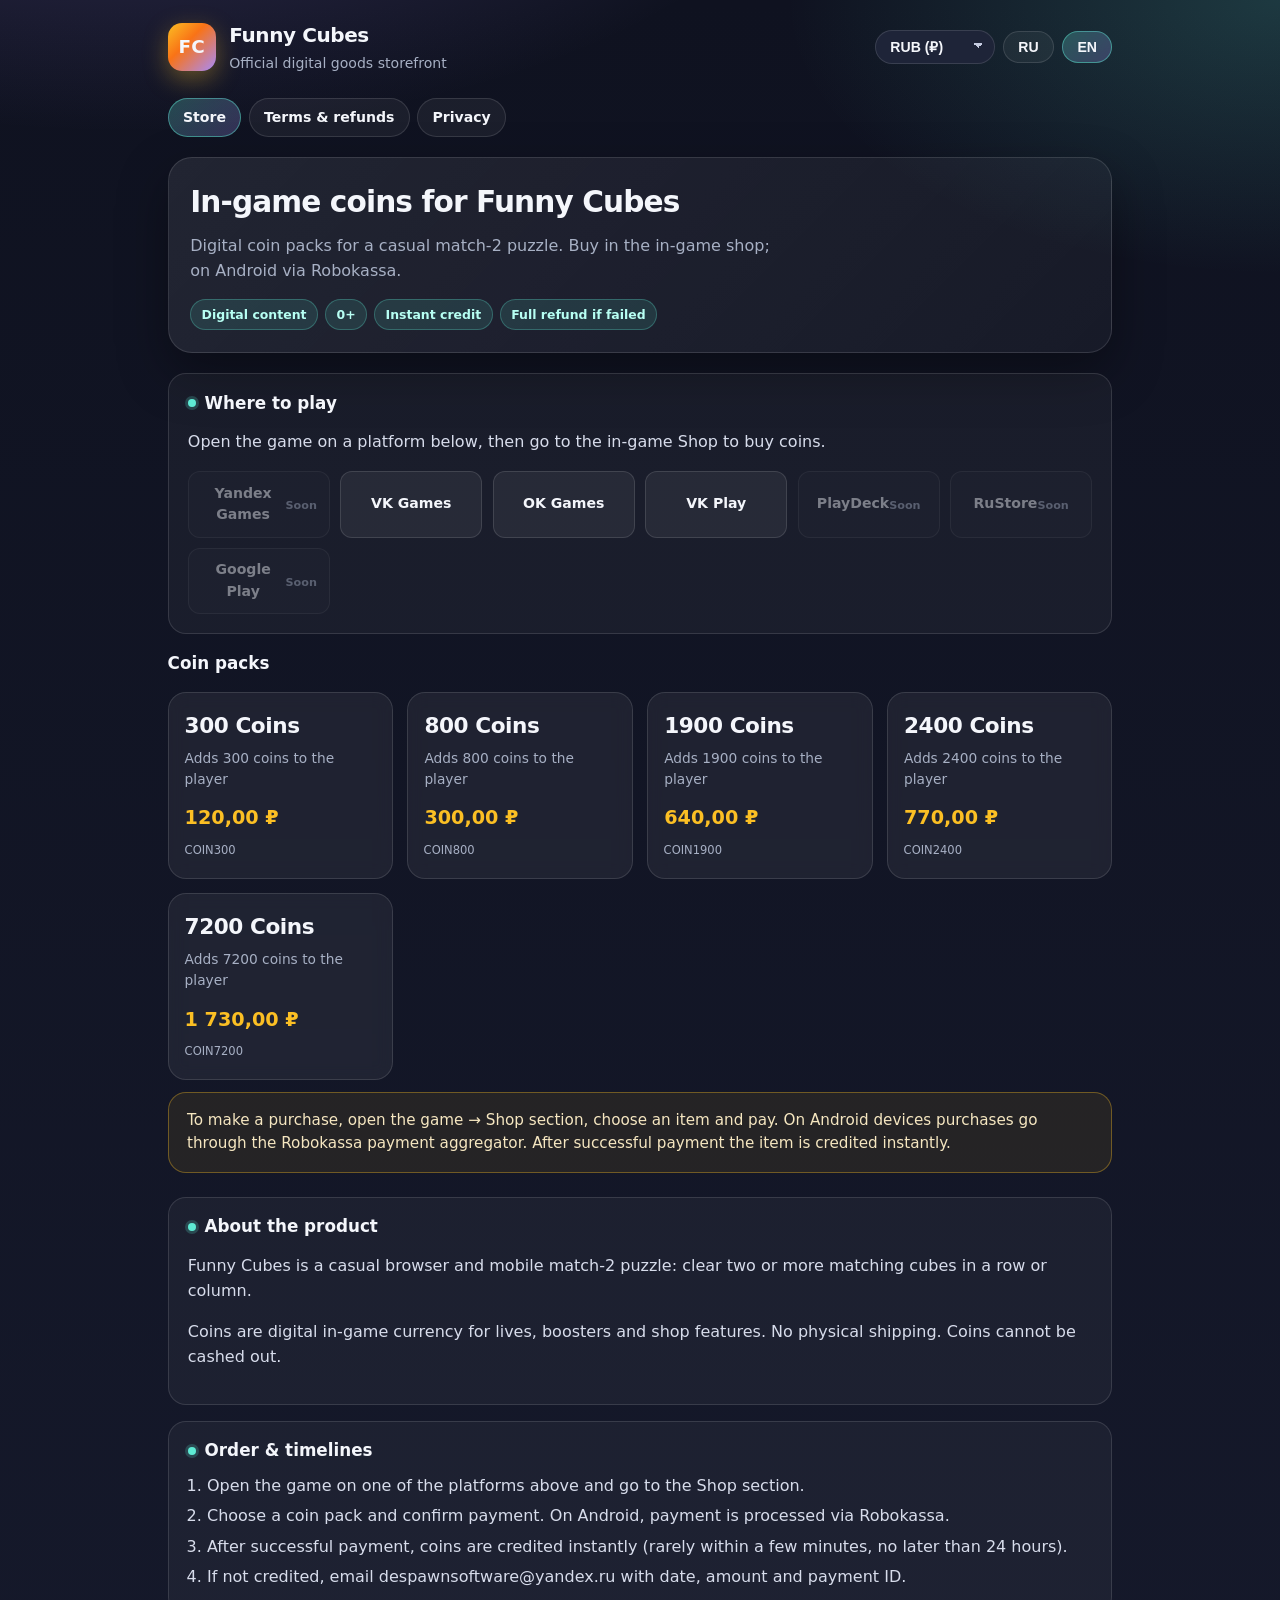
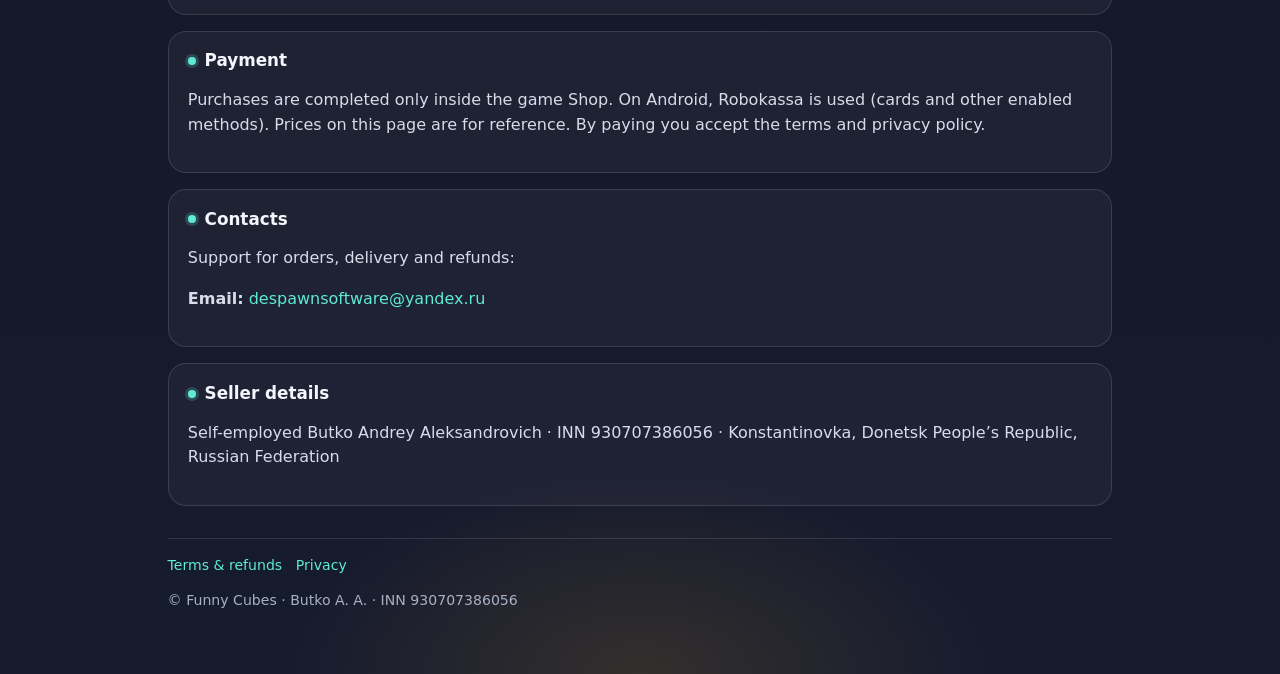
==== commit b5ab7941: "Add play platforms block and in-game purchase instructions" ====
--- a/docs/index.html
+++ b/docs/index.html
@@ -33,17 +33,25 @@
 
     <section class="hero">
       <h2 data-i18n="heroTitle">Внутриигровые монеты для Funny Cubes</h2>
-      <p data-i18n="heroText">Цифровые пакеты монет для казуальной match-2 головоломки. Покупка через Robokassa, зачисление на игровой аккаунт.</p>
+      <p data-i18n="heroText">Цифровые пакеты монет для казуальной match-2 головоломки. Покупка в магазине игры; на Android — через Robokassa.</p>
       <div class="badges">
         <span class="badge" data-i18n="b1">Цифровой контент</span>
         <span class="badge" data-i18n="b2">0+</span>
-        <span class="badge" data-i18n="b3">Зачисление до 24 ч</span>
+        <span class="badge" data-i18n="b3">Мгновенное зачисление</span>
         <span class="badge" data-i18n="b4">Полный возврат при сбое</span>
       </div>
+    </section>
+
+    <section class="section" id="play">
+      <h3><span></span><span data-i18n="playTitle">Где играть</span></h3>
+      <p data-i18n="playLead"></p>
+      <div class="platforms" id="platforms"></div>
     </section>
 
     <h3 style="margin:0 0 0.6rem;font-size:1.05rem" data-i18n="packsTitle">Пакеты монет</h3>
     <div class="grid" id="products"></div>
+
+    <div class="howto" data-i18n="howto"></div>
 
     <section class="section" id="about">
       <h3><span></span><span data-i18n="aboutTitle">О товаре</span></h3>
@@ -98,6 +106,16 @@
         prices: { RUB: 770, USD: 9.59, EUR: 8.59, GBP: 7.09, TRY: 469.99, CNY: 63.99, JPY: 1499, KRW: 12990, INR: 909, BRL: 47.99, AED: 34.99, IDR: 172990 } },
       { tag: "COIN7200", coins: 7200, names: { ru: "7200 Монет", en: "7200 Coins" }, desc: { ru: "Добавляет игроку 7200 монет", en: "Adds 7200 coins to the player" },
         prices: { RUB: 1730, USD: 21.99, EUR: 19.99, GBP: 15.99, TRY: 1069.99, CNY: 139.99, JPY: 3399, KRW: 27990, INR: 1999, BRL: 109.99, AED: 78.99, IDR: 387990 } }
+    ];
+
+    const PLATFORMS = [
+      { id: "yandex", name: { ru: "Яндекс Игры", en: "Yandex Games" }, url: "" },
+      { id: "vk", name: { ru: "ВК Игры", en: "VK Games" }, url: "https://vk.ru/app54829315" },
+      { id: "ok", name: { ru: "OK Игры", en: "OK Games" }, url: "https://ok.ru/game/512005099308" },
+      { id: "vkplay", name: { ru: "VK Play", en: "VK Play" }, url: "https://vkplay.ru/play/game/funny-cubes-39378/" },
+      { id: "playdeck", name: { ru: "PlayDeck", en: "PlayDeck" }, url: "" },
+      { id: "rustore", name: { ru: "RuStore", en: "RuStore" }, url: "" },
+      { id: "gplay", name: { ru: "Google Play", en: "Google Play" }, url: "" }
     ];
 
     const CURRENCIES = [
@@ -123,19 +141,23 @@
         navTerms: "Условия и возврат",
         navPrivacy: "Конфиденциальность",
         heroTitle: "Внутриигровые монеты для Funny Cubes",
-        heroText: "Цифровые пакеты монет для казуальной match-2 головоломки. Оплата через Robokassa, зачисление на игровой аккаунт.",
-        b1: "Цифровой контент", b2: "0+", b3: "Зачисление до 24 ч", b4: "Полный возврат при сбое",
+        heroText: "Цифровые пакеты монет для казуальной match-2 головоломки. Покупка в магазине игры; на Android — через Robokassa.",
+        b1: "Цифровой контент", b2: "0+", b3: "Мгновенное зачисление", b4: "Полный возврат при сбое",
+        playTitle: "Где играть",
+        playLead: "Откройте игру на удобной площадке, затем зайдите в раздел магазина, чтобы купить монеты.",
+        soon: "Скоро",
         packsTitle: "Пакеты монет",
+        howto: "Для совершения покупки зайдите в игру → раздел «Магазин», выберите товар и оплатите. На Android-устройствах покупки проходят через платёжный агрегатор Robokassa. После успешной оплаты товар зачисляется моментально.",
         aboutTitle: "О товаре",
         about1: "Игра «Весёлые кубики» (Funny Cubes) — казуальная браузерная и мобильная головоломка: объединяйте два и более одинаковых кубика в ряд или столбец.",
         about2: "Монеты — цифровая внутриигровая валюта для жизней, бустеров и других возможностей магазина. Физической поставки нет. Монеты нельзя обменять на реальные деньги.",
         orderTitle: "Заказ и сроки",
-        order1: "Выберите пакет в магазине игры или на этой витрине и перейдите к оплате.",
-        order2: "Оплата через Robokassa (карты и другие подключённые способы).",
-        order3: "После успешной оплаты монеты зачисляются на игровой аккаунт — обычно сразу, максимум в течение 24 часов.",
-        order4: "Если начисления нет за 24 часа — напишите на despawnsoftware@yandex.ru с датой, суммой и ID платежа.",
+        order1: "Откройте игру на одной из площадок выше и зайдите в раздел «Магазин».",
+        order2: "Выберите пакет монет и подтвердите оплату. На Android оплата выполняется через Robokassa.",
+        order3: "После успешной оплаты монеты зачисляются на игровой аккаунт моментально (в редких случаях — в течение нескольких минут, не позднее 24 часов).",
+        order4: "Если начисления нет — напишите на despawnsoftware@yandex.ru с датой, суммой и ID платежа.",
         payTitle: "Оплата",
-        payText: "Оплата в валюте/способе, доступном в виджете Robokassa. Базовые цены продавца указаны в таблице пакетов (переключатель валют показывает справочные суммы из прайса). Совершая оплату, вы подтверждаете ознакомление с условиями и политикой конфиденциальности.",
+        payText: "Покупка оформляется только внутри игры в разделе магазина. На Android используется Robokassa (карты и другие подключённые способы). Цены на этой странице — справочные. Оплачивая, вы подтверждаете условия и политику конфиденциальности.",
         contactsTitle: "Контакты",
         contactsText: "Поддержка по заказам, начислению и возвратам:",
         legalTitle: "Реквизиты продавца",
@@ -149,19 +171,23 @@
         navTerms: "Terms & refunds",
         navPrivacy: "Privacy",
         heroTitle: "In-game coins for Funny Cubes",
-        heroText: "Digital coin packs for a casual match-2 puzzle. Paid via Robokassa, credited to your game account.",
-        b1: "Digital content", b2: "0+", b3: "Credit within 24h", b4: "Full refund if failed",
+        heroText: "Digital coin packs for a casual match-2 puzzle. Buy in the in-game shop; on Android via Robokassa.",
+        b1: "Digital content", b2: "0+", b3: "Instant credit", b4: "Full refund if failed",
+        playTitle: "Where to play",
+        playLead: "Open the game on a platform below, then go to the in-game Shop to buy coins.",
+        soon: "Soon",
         packsTitle: "Coin packs",
+        howto: "To make a purchase, open the game → Shop section, choose an item and pay. On Android devices purchases go through the Robokassa payment aggregator. After successful payment the item is credited instantly.",
         aboutTitle: "About the product",
         about1: "Funny Cubes is a casual browser and mobile match-2 puzzle: clear two or more matching cubes in a row or column.",
         about2: "Coins are digital in-game currency for lives, boosters and shop features. No physical shipping. Coins cannot be cashed out.",
         orderTitle: "Order & timelines",
-        order1: "Choose a pack in the game shop or here and proceed to payment.",
-        order2: "Pay via Robokassa (cards and other enabled methods).",
-        order3: "After successful payment, coins are credited — usually immediately, within 24 hours at most.",
-        order4: "If not credited in 24 hours, email despawnsoftware@yandex.ru with date, amount and payment ID.",
+        order1: "Open the game on one of the platforms above and go to the Shop section.",
+        order2: "Choose a coin pack and confirm payment. On Android, payment is processed via Robokassa.",
+        order3: "After successful payment, coins are credited instantly (rarely within a few minutes, no later than 24 hours).",
+        order4: "If not credited, email despawnsoftware@yandex.ru with date, amount and payment ID.",
         payTitle: "Payment",
-        payText: "Payment uses methods available in the Robokassa widget. Pack prices below follow the seller price list (currency switcher shows reference amounts). By paying you confirm the terms and privacy policy.",
+        payText: "Purchases are completed only inside the game Shop. On Android, Robokassa is used (cards and other enabled methods). Prices on this page are for reference. By paying you accept the terms and privacy policy.",
         contactsTitle: "Contacts",
         contactsText: "Support for orders, delivery and refunds:",
         legalTitle: "Seller details",
@@ -170,7 +196,7 @@
       }
     };
 
-    let lang = localStorage.getItem("fc_lang") || (navigator.language || "").toLowerCase().startsWith("ru") ? "ru" : "en";
+    let lang = localStorage.getItem("fc_lang") || (((navigator.language || "").toLowerCase().startsWith("ru")) ? "ru" : "en");
     let currency = localStorage.getItem("fc_cur") || "RUB";
 
     function formatPrice(code, value) {
@@ -196,6 +222,18 @@
       }).join("");
     }
 
+    function renderPlatforms() {
+      const root = document.getElementById("platforms");
+      const soon = I18N[lang].soon;
+      root.innerHTML = PLATFORMS.map(p => {
+        const name = p.name[lang] || p.name.en;
+        if (p.url) {
+          return `<a class="platform-btn" href="${p.url}" target="_blank" rel="noopener noreferrer">${name}</a>`;
+        }
+        return `<span class="platform-btn is-disabled">${name}<span class="soon">${soon}</span></span>`;
+      }).join("");
+    }
+
     function applyI18n() {
       const dict = I18N[lang];
       document.querySelectorAll("[data-i18n]").forEach(el => {
@@ -206,6 +244,7 @@
       document.getElementById("btn-ru").classList.toggle("active", lang === "ru");
       document.getElementById("btn-en").classList.toggle("active", lang === "en");
       renderProducts();
+      renderPlatforms();
     }
 
     const sel = document.getElementById("currency");
--- a/docs/css/style.css
+++ b/docs/css/style.css
@@ -2,14 +2,12 @@
   --bg0: #0f1220;
   --bg1: #171b2e;
   --card: rgba(255, 255, 255, 0.06);
-  --card-border: rgba(255, 255, 255, 0.1);
+  --card-border: rgba(255, 255, 255, 0.12);
   --text: #f4f6fb;
   --muted: #a7b0c4;
   --accent: #5eead4;
   --accent2: #fbbf24;
   --accent3: #a78bfa;
-  --danger: #fb7185;
-  --ok: #34d399;
   --shadow: 0 20px 50px rgba(0, 0, 0, 0.35);
   --radius: 18px;
   --font: "Segoe UI", system-ui, -apple-system, Roboto, Arial, sans-serif;
@@ -59,6 +57,7 @@
   place-items: center;
   font-weight: 800;
   font-size: 1.15rem;
+  flex-shrink: 0;
 }
 .brand h1 {
   margin: 0;
@@ -77,28 +76,60 @@
   gap: 0.5rem;
   align-items: center;
 }
-.controls select,
+
+.controls select {
+  appearance: none;
+  -webkit-appearance: none;
+  -moz-appearance: none;
+  min-width: 7.5rem;
+  max-width: 100%;
+  padding: 0.5rem 2rem 0.5rem 0.9rem;
+  border-radius: 999px;
+  border: 1px solid var(--card-border);
+  background-color: #1e2438;
+  color: #f4f6fb;
+  font-weight: 600;
+  font-size: 0.88rem;
+  cursor: pointer;
+  background-image:
+    linear-gradient(45deg, transparent 50%, #c5cbe0 50%),
+    linear-gradient(135deg, #c5cbe0 50%, transparent 50%);
+  background-position:
+    calc(100% - 16px) calc(50% - 2px),
+    calc(100% - 11px) calc(50% - 2px);
+  background-size: 5px 5px, 5px 5px;
+  background-repeat: no-repeat;
+}
+.controls select:focus {
+  outline: 2px solid rgba(94, 234, 212, 0.55);
+  outline-offset: 2px;
+}
+.controls select option {
+  background-color: #1e2438;
+  color: #f4f6fb;
+}
+
 .controls button,
 .nav a {
   border: 1px solid var(--card-border);
-  background: rgba(255,255,255,0.05);
+  background: rgba(255, 255, 255, 0.05);
   color: var(--text);
   border-radius: 999px;
   padding: 0.45rem 0.9rem;
   font-weight: 600;
   font-size: 0.88rem;
   cursor: pointer;
-}
-.controls select { appearance: none; padding-right: 1.8rem; background-image: linear-gradient(45deg, transparent 50%, var(--muted) 50%), linear-gradient(135deg, var(--muted) 50%, transparent 50%); background-position: calc(100% - 14px) 55%, calc(100% - 9px) 55%; background-size: 5px 5px, 5px 5px; background-repeat: no-repeat; }
+  text-decoration: none;
+}
 .controls button.active,
 .nav a.active {
-  background: linear-gradient(135deg, rgba(94,234,212,0.25), rgba(167,139,250,0.25));
-  border-color: rgba(94,234,212,0.45);
+  background: linear-gradient(135deg, rgba(94, 234, 212, 0.25), rgba(167, 139, 250, 0.25));
+  border-color: rgba(94, 234, 212, 0.45);
 }
 
 .hero {
   border: 1px solid var(--card-border);
-  background: linear-gradient(135deg, rgba(255,255,255,0.08), rgba(255,255,255,0.03));
+  background: linear-gradient(135deg, rgba(255, 255, 255, 0.08), rgba(255, 255, 255, 0.03));
   border-radius: calc(var(--radius) + 6px);
   padding: 1.4rem 1.35rem;
   box-shadow: var(--shadow);
@@ -116,8 +147,8 @@
   font-weight: 700;
   padding: 0.28rem 0.65rem;
   border-radius: 999px;
-  background: rgba(94,234,212,0.12);
-  border: 1px solid rgba(94,234,212,0.28);
+  background: rgba(94, 234, 212, 0.12);
+  border: 1px solid rgba(94, 234, 212, 0.28);
   color: #b7fff3;
 }
 
@@ -125,7 +156,7 @@
   display: grid;
   grid-template-columns: repeat(auto-fit, minmax(180px, 1fr));
   gap: 0.9rem;
-  margin: 1rem 0 1.5rem;
+  margin: 1rem 0 0.75rem;
 }
 .product {
   border: 1px solid var(--card-border);
@@ -162,28 +193,95 @@
   color: var(--muted);
 }
 
+.howto {
+  border: 1px solid rgba(251, 191, 36, 0.35);
+  background: rgba(251, 191, 36, 0.08);
+  border-radius: var(--radius);
+  padding: 1rem 1.15rem;
+  margin: 0 0 1.5rem;
+  color: #f5e6c0;
+  font-size: 0.95rem;
+}
+.howto strong { color: var(--accent2); }
+
+.platforms {
+  display: grid;
+  grid-template-columns: repeat(auto-fit, minmax(140px, 1fr));
+  gap: 0.65rem;
+  margin-top: 0.75rem;
+}
+.platform-btn {
+  display: flex;
+  align-items: center;
+  justify-content: center;
+  text-align: center;
+  min-height: 48px;
+  padding: 0.65rem 0.75rem;
+  border-radius: 12px;
+  border: 1px solid var(--card-border);
+  background: rgba(255, 255, 255, 0.06);
+  color: var(--text);
+  font-weight: 700;
+  font-size: 0.88rem;
+  text-decoration: none;
+  transition: border-color 0.15s ease, transform 0.15s ease, background 0.15s ease;
+}
+.platform-btn:hover {
+  text-decoration: none;
+  border-color: rgba(94, 234, 212, 0.5);
+  background: rgba(94, 234, 212, 0.1);
+  transform: translateY(-2px);
+}
+.platform-btn.is-disabled,
+.platform-btn.is-disabled:hover {
+  opacity: 0.45;
+  cursor: not-allowed;
+  transform: none;
+  border-color: var(--card-border);
+  background: rgba(255, 255, 255, 0.03);
+  pointer-events: none;
+}
+.platform-btn .soon {
+  display: block;
+  font-size: 0.7rem;
+  font-weight: 600;
+  color: var(--muted);
+  margin-top: 0.15rem;
+}
+
 .section {
   border: 1px solid var(--card-border);
-  background: rgba(255,255,255,0.04);
+  background: rgba(255, 255, 255, 0.04);
   border-radius: var(--radius);
   padding: 1.15rem 1.2rem;
   margin-bottom: 1rem;
 }
+
 .section h3 {
-  margin: 0 0 0.65rem;
+  display: flex;
+  align-items: center;
+  gap: 0.55rem;
+  margin: 0 0 0.75rem;
   font-size: 1.05rem;
-}
-.section h3 span {
-  display: inline-block;
+  line-height: 1.3;
+  font-weight: 700;
+}
+.section h3::before {
+  content: "";
+  flex-shrink: 0;
   width: 8px;
   height: 8px;
   border-radius: 50%;
   background: var(--accent);
-  margin-right: 0.45rem;
-  vertical-align: middle;
-}
-.section p, .section li { color: #d7dceb; }
-.section ol, .section ul { padding-left: 1.2rem; }
+  box-shadow: 0 0 0 3px rgba(94, 234, 212, 0.2);
+}
+.section h3 > span:empty { display: none; }
+.section h3 > span { display: inline; min-width: 0; }
+
+.section p,
+.section li { color: #d7dceb; }
+.section ol,
+.section ul { padding-left: 1.2rem; margin: 0.25rem 0 0; }
 .section li { margin: 0.35rem 0; }
 
 .nav {
@@ -200,11 +298,17 @@
   color: var(--muted);
   font-size: 0.88rem;
 }
-.footer-links { display: flex; flex-wrap: wrap; gap: 0.85rem; margin-bottom: 0.5rem; }
+.footer-links {
+  display: flex;
+  flex-wrap: wrap;
+  gap: 0.85rem;
+  margin-bottom: 0.5rem;
+}
 
 .hidden { display: none !important; }
 
 @media (max-width: 560px) {
   .brand h1 { font-size: 1.05rem; }
   .logo { width: 42px; height: 42px; }
-}
+  .controls select { min-width: 6.5rem; }
+}
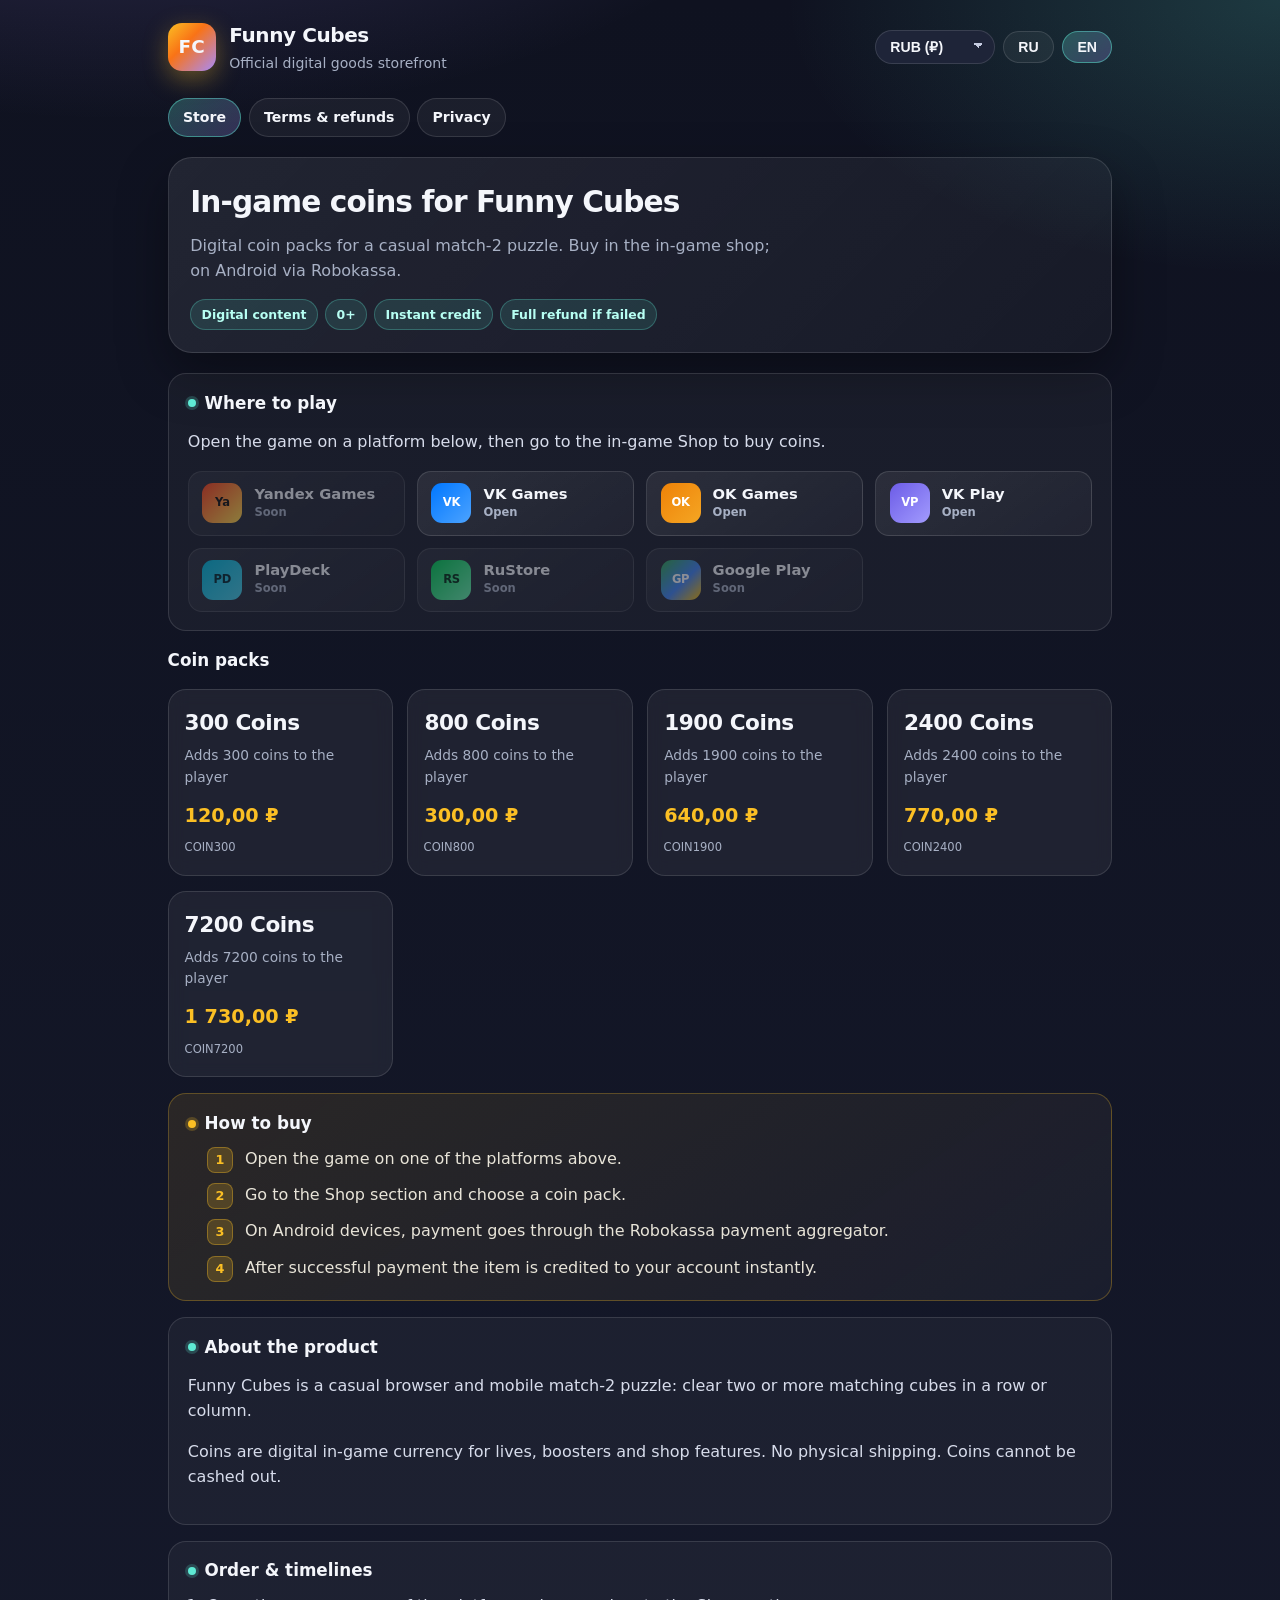
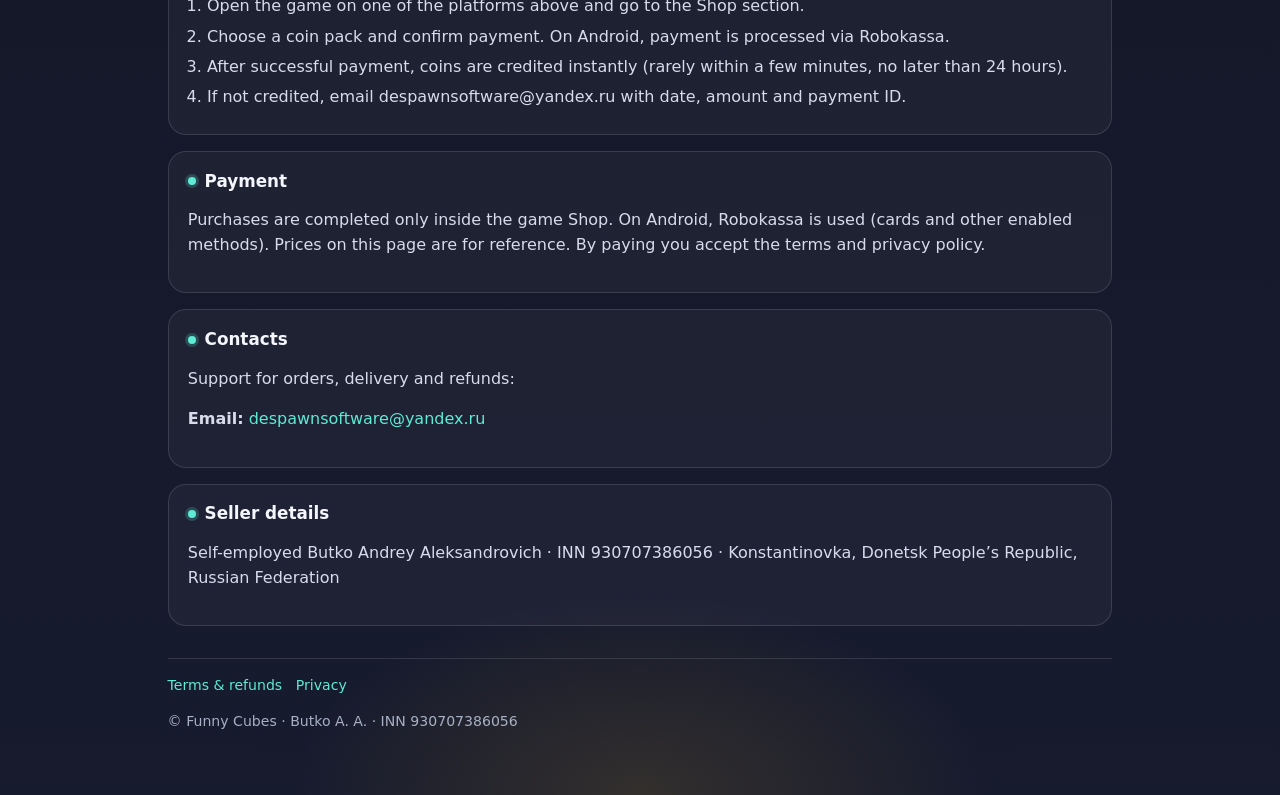
==== commit 34c1d900: "Platform buttons with brand icons; howto as numbered section card" ====
--- a/docs/index.html
+++ b/docs/index.html
@@ -51,7 +51,15 @@
     <h3 style="margin:0 0 0.6rem;font-size:1.05rem" data-i18n="packsTitle">Пакеты монет</h3>
     <div class="grid" id="products"></div>
 
-    <div class="howto" data-i18n="howto"></div>
+    <section class="section howto-section" id="howto">
+      <h3><span></span><span data-i18n="howtoTitle">Как купить</span></h3>
+      <ol class="howto-steps">
+        <li><span class="num">1</span><span data-i18n="howto1"></span></li>
+        <li><span class="num">2</span><span data-i18n="howto2"></span></li>
+        <li><span class="num">3</span><span data-i18n="howto3"></span></li>
+        <li><span class="num">4</span><span data-i18n="howto4"></span></li>
+      </ol>
+    </section>
 
     <section class="section" id="about">
       <h3><span></span><span data-i18n="aboutTitle">О товаре</span></h3>
@@ -109,13 +117,13 @@
     ];
 
     const PLATFORMS = [
-      { id: "yandex", name: { ru: "Яндекс Игры", en: "Yandex Games" }, url: "" },
-      { id: "vk", name: { ru: "ВК Игры", en: "VK Games" }, url: "https://vk.ru/app54829315" },
-      { id: "ok", name: { ru: "OK Игры", en: "OK Games" }, url: "https://ok.ru/game/512005099308" },
-      { id: "vkplay", name: { ru: "VK Play", en: "VK Play" }, url: "https://vkplay.ru/play/game/funny-cubes-39378/" },
-      { id: "playdeck", name: { ru: "PlayDeck", en: "PlayDeck" }, url: "" },
-      { id: "rustore", name: { ru: "RuStore", en: "RuStore" }, url: "" },
-      { id: "gplay", name: { ru: "Google Play", en: "Google Play" }, url: "" }
+      { id: "yandex", icon: "Ya", name: { ru: "Яндекс Игры", en: "Yandex Games" }, url: "" },
+      { id: "vk", icon: "VK", name: { ru: "ВК Игры", en: "VK Games" }, url: "https://vk.ru/app54829315" },
+      { id: "ok", icon: "OK", name: { ru: "OK Игры", en: "OK Games" }, url: "https://ok.ru/game/512005099308" },
+      { id: "vkplay", icon: "VP", name: { ru: "VK Play", en: "VK Play" }, url: "https://vkplay.ru/play/game/funny-cubes-39378/" },
+      { id: "playdeck", icon: "PD", name: { ru: "PlayDeck", en: "PlayDeck" }, url: "" },
+      { id: "rustore", icon: "RS", name: { ru: "RuStore", en: "RuStore" }, url: "" },
+      { id: "gplay", icon: "GP", name: { ru: "Google Play", en: "Google Play" }, url: "" }
     ];
 
     const CURRENCIES = [
@@ -146,8 +154,13 @@
         playTitle: "Где играть",
         playLead: "Откройте игру на удобной площадке, затем зайдите в раздел магазина, чтобы купить монеты.",
         soon: "Скоро",
+        open: "Открыть",
         packsTitle: "Пакеты монет",
-        howto: "Для совершения покупки зайдите в игру → раздел «Магазин», выберите товар и оплатите. На Android-устройствах покупки проходят через платёжный агрегатор Robokassa. После успешной оплаты товар зачисляется моментально.",
+        howtoTitle: "Как купить",
+        howto1: "Откройте игру на одной из площадок выше.",
+        howto2: "Зайдите в раздел «Магазин» и выберите нужный пакет монет.",
+        howto3: "На Android-устройствах оплата проходит через платёжный агрегатор Robokassa.",
+        howto4: "После успешной оплаты товар зачисляется на аккаунт моментально.",
         aboutTitle: "О товаре",
         about1: "Игра «Весёлые кубики» (Funny Cubes) — казуальная браузерная и мобильная головоломка: объединяйте два и более одинаковых кубика в ряд или столбец.",
         about2: "Монеты — цифровая внутриигровая валюта для жизней, бустеров и других возможностей магазина. Физической поставки нет. Монеты нельзя обменять на реальные деньги.",
@@ -176,8 +189,13 @@
         playTitle: "Where to play",
         playLead: "Open the game on a platform below, then go to the in-game Shop to buy coins.",
         soon: "Soon",
+        open: "Open",
         packsTitle: "Coin packs",
-        howto: "To make a purchase, open the game → Shop section, choose an item and pay. On Android devices purchases go through the Robokassa payment aggregator. After successful payment the item is credited instantly.",
+        howtoTitle: "How to buy",
+        howto1: "Open the game on one of the platforms above.",
+        howto2: "Go to the Shop section and choose a coin pack.",
+        howto3: "On Android devices, payment goes through the Robokassa payment aggregator.",
+        howto4: "After successful payment the item is credited to your account instantly.",
         aboutTitle: "About the product",
         about1: "Funny Cubes is a casual browser and mobile match-2 puzzle: clear two or more matching cubes in a row or column.",
         about2: "Coins are digital in-game currency for lives, boosters and shop features. No physical shipping. Coins cannot be cashed out.",
@@ -225,12 +243,14 @@
     function renderPlatforms() {
       const root = document.getElementById("platforms");
       const soon = I18N[lang].soon;
+      const open = I18N[lang].open;
       root.innerHTML = PLATFORMS.map(p => {
         const name = p.name[lang] || p.name.en;
+        const body = `<span class="ico" aria-hidden="true">${p.icon}</span><span class="meta"><span class="name">${name}</span><span class="hint">${p.url ? open : soon}</span></span>`;
         if (p.url) {
-          return `<a class="platform-btn" href="${p.url}" target="_blank" rel="noopener noreferrer">${name}</a>`;
+          return `<a class="platform-btn" data-id="${p.id}" href="${p.url}" target="_blank" rel="noopener noreferrer">${body}</a>`;
         }
-        return `<span class="platform-btn is-disabled">${name}<span class="soon">${soon}</span></span>`;
+        return `<span class="platform-btn is-disabled" data-id="${p.id}">${body}</span>`;
       }).join("");
     }
 
--- a/docs/css/style.css
+++ b/docs/css/style.css
@@ -156,7 +156,7 @@
   display: grid;
   grid-template-columns: repeat(auto-fit, minmax(180px, 1fr));
   gap: 0.9rem;
-  margin: 1rem 0 0.75rem;
+  margin: 1rem 0 1rem;
 }
 .product {
   border: 1px solid var(--card-border);
@@ -193,61 +193,77 @@
   color: var(--muted);
 }
 
-.howto {
-  border: 1px solid rgba(251, 191, 36, 0.35);
-  background: rgba(251, 191, 36, 0.08);
-  border-radius: var(--radius);
-  padding: 1rem 1.15rem;
-  margin: 0 0 1.5rem;
-  color: #f5e6c0;
-  font-size: 0.95rem;
-}
-.howto strong { color: var(--accent2); }
-
+/* Platform buttons */
 .platforms {
   display: grid;
-  grid-template-columns: repeat(auto-fit, minmax(140px, 1fr));
-  gap: 0.65rem;
-  margin-top: 0.75rem;
+  grid-template-columns: repeat(auto-fit, minmax(200px, 1fr));
+  gap: 0.75rem;
+  margin-top: 0.85rem;
 }
 .platform-btn {
   display: flex;
   align-items: center;
-  justify-content: center;
-  text-align: center;
-  min-height: 48px;
-  padding: 0.65rem 0.75rem;
-  border-radius: 12px;
-  border: 1px solid var(--card-border);
-  background: rgba(255, 255, 255, 0.06);
+  gap: 0.75rem;
+  padding: 0.7rem 0.85rem;
+  border-radius: 14px;
+  border: 1px solid var(--card-border);
+  background: linear-gradient(145deg, rgba(255,255,255,0.08), rgba(255,255,255,0.03));
   color: var(--text);
   font-weight: 700;
-  font-size: 0.88rem;
+  font-size: 0.92rem;
   text-decoration: none;
-  transition: border-color 0.15s ease, transform 0.15s ease, background 0.15s ease;
+  transition: transform 0.15s ease, border-color 0.15s ease, box-shadow 0.15s ease;
 }
 .platform-btn:hover {
   text-decoration: none;
-  border-color: rgba(94, 234, 212, 0.5);
-  background: rgba(94, 234, 212, 0.1);
   transform: translateY(-2px);
+  border-color: rgba(255, 255, 255, 0.28);
+  box-shadow: 0 10px 28px rgba(0, 0, 0, 0.25);
+}
+.platform-btn .ico {
+  width: 40px;
+  height: 40px;
+  border-radius: 11px;
+  display: grid;
+  place-items: center;
+  flex-shrink: 0;
+  font-weight: 800;
+  font-size: 0.72rem;
+  letter-spacing: -0.02em;
+  color: #fff;
+}
+.platform-btn .meta {
+  display: flex;
+  flex-direction: column;
+  align-items: flex-start;
+  gap: 0.1rem;
+  min-width: 0;
+}
+.platform-btn .meta .name {
+  line-height: 1.2;
+}
+.platform-btn .meta .hint {
+  font-size: 0.72rem;
+  font-weight: 600;
+  color: var(--muted);
 }
 .platform-btn.is-disabled,
 .platform-btn.is-disabled:hover {
-  opacity: 0.45;
+  opacity: 0.5;
   cursor: not-allowed;
   transform: none;
-  border-color: var(--card-border);
-  background: rgba(255, 255, 255, 0.03);
+  box-shadow: none;
   pointer-events: none;
 }
-.platform-btn .soon {
-  display: block;
-  font-size: 0.7rem;
-  font-weight: 600;
-  color: var(--muted);
-  margin-top: 0.15rem;
-}
+
+/* brand icon backgrounds */
+.platform-btn[data-id="yandex"] .ico { background: linear-gradient(135deg, #fc3f1d, #ffdb4d); color: #111; }
+.platform-btn[data-id="vk"] .ico { background: linear-gradient(135deg, #0077ff, #4ca3ff); }
+.platform-btn[data-id="ok"] .ico { background: linear-gradient(135deg, #ee8208, #f5a623); }
+.platform-btn[data-id="vkplay"] .ico { background: linear-gradient(135deg, #6c5ce7, #a29bfe); }
+.platform-btn[data-id="playdeck"] .ico { background: linear-gradient(135deg, #00b4d8, #48cae4); color: #062a33; }
+.platform-btn[data-id="rustore"] .ico { background: linear-gradient(135deg, #00c853, #69f0ae); color: #06301a; }
+.platform-btn[data-id="gplay"] .ico { background: linear-gradient(135deg, #34a853, #4285f4 55%, #fbbc05); }
 
 .section {
   border: 1px solid var(--card-border);
@@ -284,6 +300,42 @@
 .section ul { padding-left: 1.2rem; margin: 0.25rem 0 0; }
 .section li { margin: 0.35rem 0; }
 
+.section.howto-section {
+  border-color: rgba(251, 191, 36, 0.28);
+  background: linear-gradient(145deg, rgba(251, 191, 36, 0.1), rgba(255, 255, 255, 0.03));
+}
+.section.howto-section h3::before {
+  background: var(--accent2);
+  box-shadow: 0 0 0 3px rgba(251, 191, 36, 0.22);
+}
+.howto-steps {
+  display: grid;
+  gap: 0.65rem;
+  margin: 0;
+  padding: 0;
+  list-style: none;
+}
+.howto-steps li {
+  display: flex;
+  gap: 0.75rem;
+  align-items: flex-start;
+  margin: 0;
+  color: #e8e4d8;
+}
+.howto-steps .num {
+  flex-shrink: 0;
+  width: 26px;
+  height: 26px;
+  border-radius: 8px;
+  background: rgba(251, 191, 36, 0.2);
+  border: 1px solid rgba(251, 191, 36, 0.35);
+  color: var(--accent2);
+  font-weight: 800;
+  font-size: 0.8rem;
+  display: grid;
+  place-items: center;
+}
+
 .nav {
   display: flex;
   flex-wrap: wrap;
@@ -311,4 +363,5 @@
   .brand h1 { font-size: 1.05rem; }
   .logo { width: 42px; height: 42px; }
   .controls select { min-width: 6.5rem; }
-}
+  .platforms { grid-template-columns: 1fr; }
+}
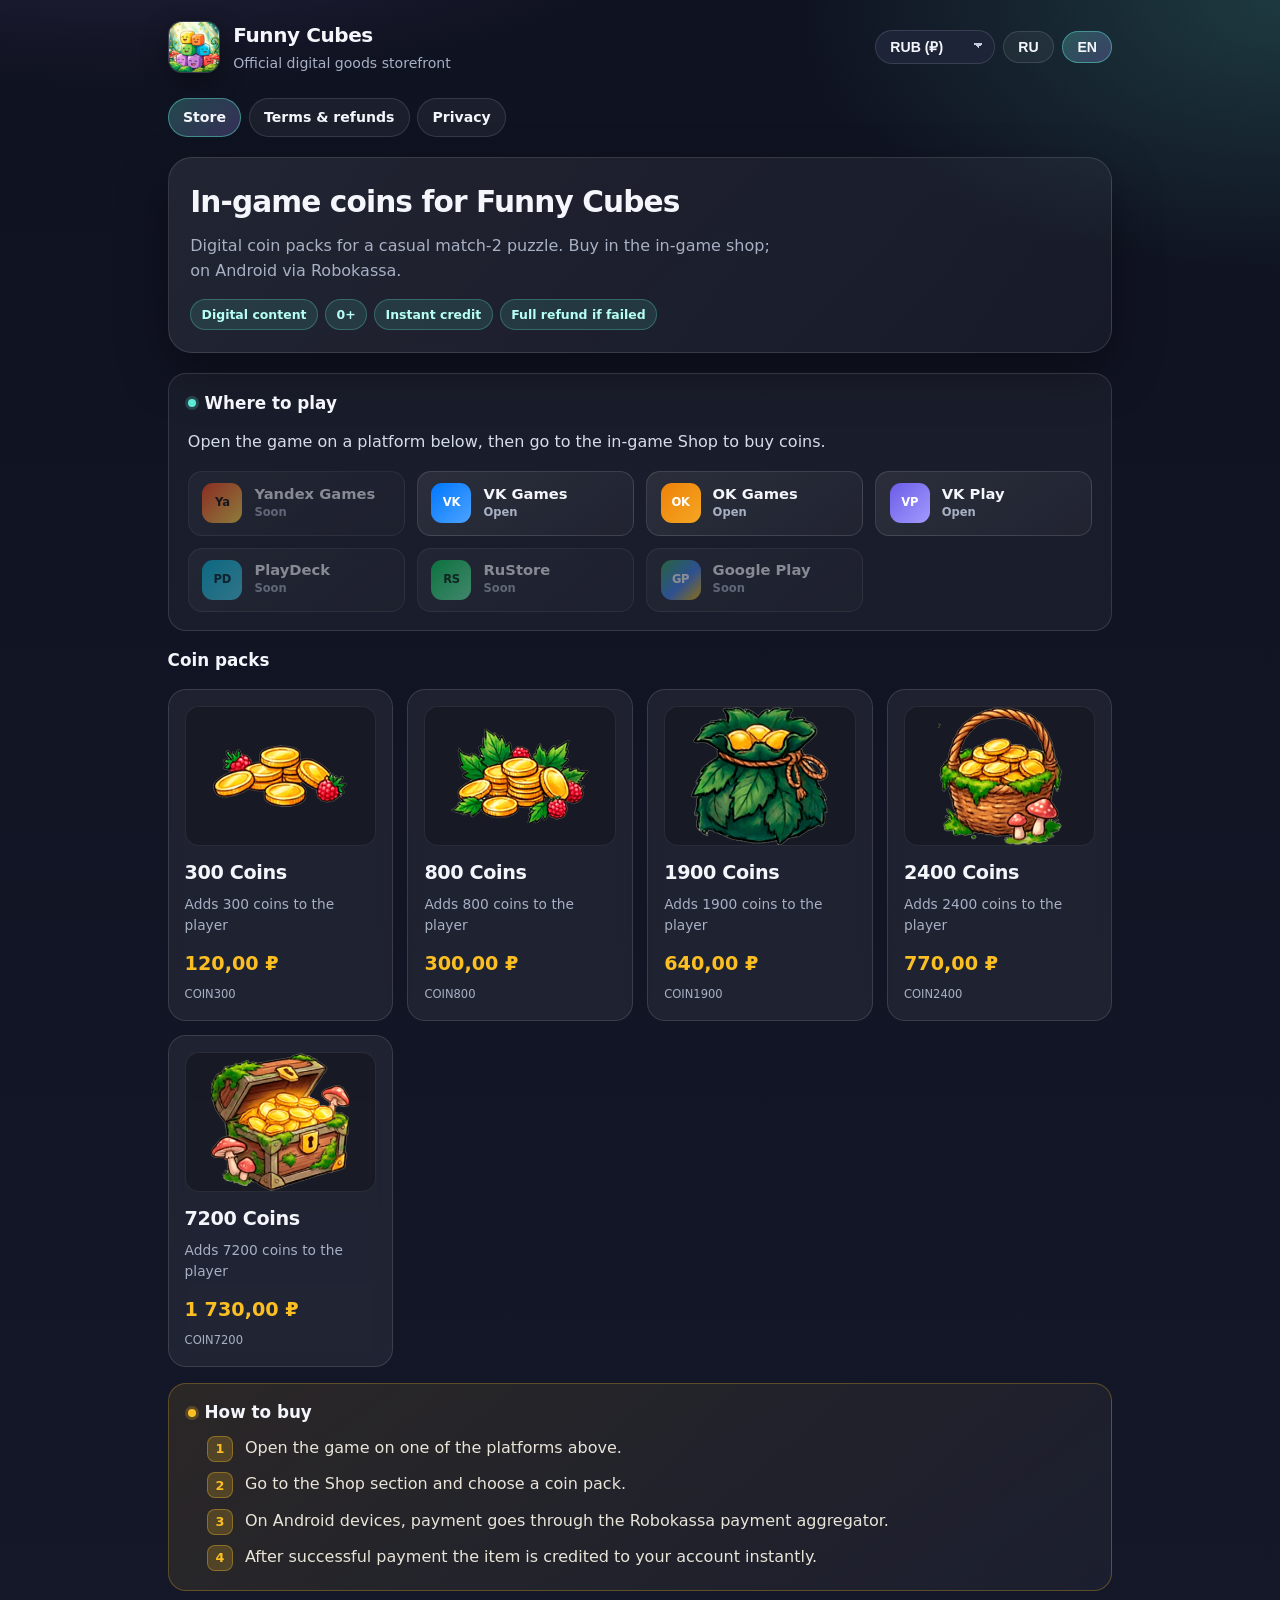
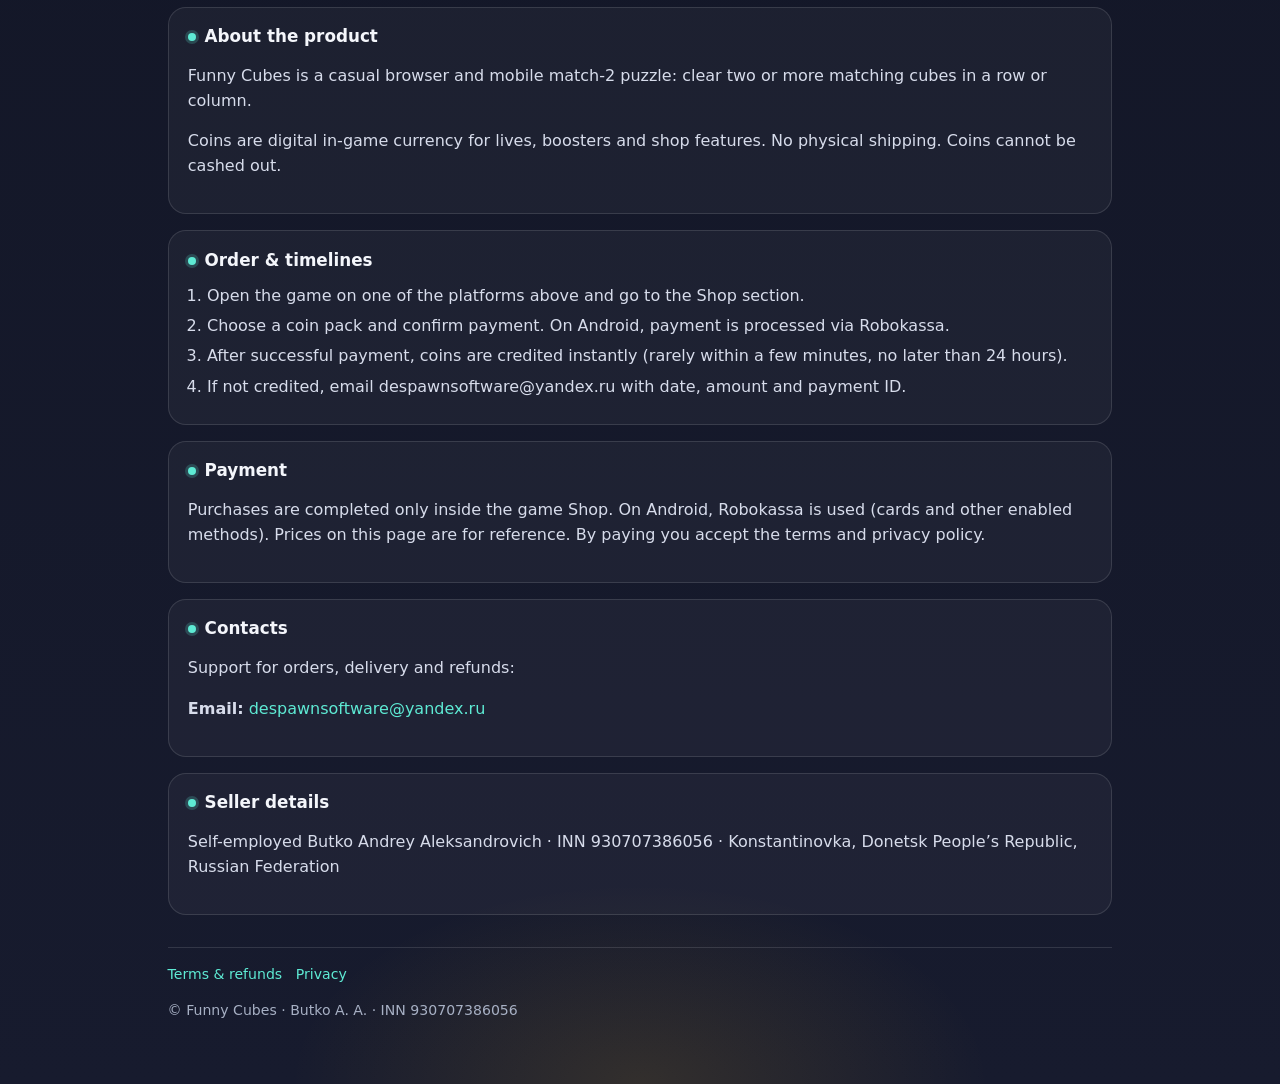
==== commit 289c808e: "Use gameicon and pack images M300-M7200 in storefront" ====
--- a/docs/index.html
+++ b/docs/index.html
@@ -5,13 +5,14 @@
   <meta name="viewport" content="width=device-width, initial-scale=1" />
   <title>Funny Cubes — Store / Весёлые кубики</title>
   <meta name="description" content="Official storefront for Funny Cubes in-game coin packs. Prices, terms, refunds." />
+  <link rel="icon" href="Icon/gameicon.jpg" />
   <link rel="stylesheet" href="css/style.css" />
 </head>
 <body>
   <div class="shell">
     <div class="topbar">
       <div class="brand">
-        <div class="logo">FC</div>
+        <div class="logo"><img src="Icon/gameicon.jpg" alt="Funny Cubes" width="52" height="52" /></div>
         <div>
           <h1 data-i18n="brand">Весёлые кубики</h1>
           <p data-i18n="brandSub">Официальная витрина цифровых товаров</p>
@@ -104,15 +105,15 @@
 
   <script>
     const PRODUCTS = [
-      { tag: "COIN300", coins: 300, names: { ru: "300 Монет", en: "300 Coins" }, desc: { ru: "Добавляет игроку 300 монет", en: "Adds 300 coins to the player" },
+      { tag: "COIN300", img: "Icon/M300.png", names: { ru: "300 Монет", en: "300 Coins" }, desc: { ru: "Добавляет игроку 300 монет", en: "Adds 300 coins to the player" },
         prices: { RUB: 120, USD: 1.49, EUR: 1.39, GBP: 1.09, TRY: 73.99, CNY: 9.89, JPY: 229, KRW: 1999, INR: 139, BRL: 7.49, AED: 5.49, IDR: 26990 } },
-      { tag: "COIN800", coins: 800, names: { ru: "800 Монет", en: "800 Coins" }, desc: { ru: "Добавляет игроку 800 монет", en: "Adds 800 coins to the player" },
+      { tag: "COIN800", img: "Icon/M800.png", names: { ru: "800 Монет", en: "800 Coins" }, desc: { ru: "Добавляет игроку 800 монет", en: "Adds 800 coins to the player" },
         prices: { RUB: 300, USD: 3.79, EUR: 3.39, GBP: 2.79, TRY: 179.99, CNY: 24.99, JPY: 589, KRW: 4899, INR: 349, BRL: 18.99, AED: 13.99, IDR: 66990 } },
-      { tag: "COIN1900", coins: 1900, names: { ru: "1900 Монет", en: "1900 Coins" }, desc: { ru: "Добавляет игроку 1900 монет", en: "Adds 1900 coins to the player" },
+      { tag: "COIN1900", img: "Icon/M1900.png", names: { ru: "1900 Монет", en: "1900 Coins" }, desc: { ru: "Добавляет игроку 1900 монет", en: "Adds 1900 coins to the player" },
         prices: { RUB: 640, USD: 7.99, EUR: 7.19, GBP: 5.89, TRY: 389.99, CNY: 52.99, JPY: 1199, KRW: 10990, INR: 759, BRL: 39.99, AED: 28.99, IDR: 143990 } },
-      { tag: "COIN2400", coins: 2400, names: { ru: "2400 Монет", en: "2400 Coins" }, desc: { ru: "Добавляет игроку 2400 монет", en: "Adds 2400 coins to the player" },
+      { tag: "COIN2400", img: "Icon/M2400.png", names: { ru: "2400 Монет", en: "2400 Coins" }, desc: { ru: "Добавляет игроку 2400 монет", en: "Adds 2400 coins to the player" },
         prices: { RUB: 770, USD: 9.59, EUR: 8.59, GBP: 7.09, TRY: 469.99, CNY: 63.99, JPY: 1499, KRW: 12990, INR: 909, BRL: 47.99, AED: 34.99, IDR: 172990 } },
-      { tag: "COIN7200", coins: 7200, names: { ru: "7200 Монет", en: "7200 Coins" }, desc: { ru: "Добавляет игроку 7200 монет", en: "Adds 7200 coins to the player" },
+      { tag: "COIN7200", img: "Icon/M7200.png", names: { ru: "7200 Монет", en: "7200 Coins" }, desc: { ru: "Добавляет игроку 7200 монет", en: "Adds 7200 coins to the player" },
         prices: { RUB: 1730, USD: 21.99, EUR: 19.99, GBP: 15.99, TRY: 1069.99, CNY: 139.99, JPY: 3399, KRW: 27990, INR: 1999, BRL: 109.99, AED: 78.99, IDR: 387990 } }
     ];
 
@@ -232,6 +233,7 @@
         const price = p.prices[currency] != null ? p.prices[currency] : p.prices.RUB;
         const cur = p.prices[currency] != null ? currency : "RUB";
         return `<article class="product">
+          <div class="thumb"><img src="${p.img}" alt="${p.names[lang]}" loading="lazy" width="140" height="140" /></div>
           <div class="coins">${p.names[lang]}</div>
           <div class="desc">${p.desc[lang]}</div>
           <div class="price">${formatPrice(cur, price)}</div>
--- a/docs/css/style.css
+++ b/docs/css/style.css
@@ -48,16 +48,20 @@
   align-items: center;
 }
 .logo {
-  width: 48px;
-  height: 48px;
+  width: 52px;
+  height: 52px;
   border-radius: 14px;
-  background: linear-gradient(135deg, #fbbf24, #f97316 40%, #a78bfa);
-  box-shadow: 0 8px 24px rgba(251, 191, 36, 0.35);
-  display: grid;
-  place-items: center;
-  font-weight: 800;
-  font-size: 1.15rem;
+  overflow: hidden;
   flex-shrink: 0;
+  box-shadow: 0 8px 24px rgba(0, 0, 0, 0.35);
+  border: 1px solid rgba(255, 255, 255, 0.12);
+  background: #1a1f33;
+}
+.logo img {
+  width: 100%;
+  height: 100%;
+  object-fit: cover;
+  display: block;
 }
 .brand h1 {
   margin: 0;
@@ -165,13 +169,35 @@
   padding: 1rem;
   transition: transform 0.15s ease, border-color 0.15s ease;
   backdrop-filter: blur(8px);
+  display: flex;
+  flex-direction: column;
+  align-items: stretch;
 }
 .product:hover {
   transform: translateY(-3px);
   border-color: rgba(94, 234, 212, 0.45);
 }
+.product .thumb {
+  width: 100%;
+  aspect-ratio: 1;
+  max-height: 140px;
+  margin: 0 auto 0.75rem;
+  border-radius: 14px;
+  overflow: hidden;
+  background: rgba(0, 0, 0, 0.25);
+  border: 1px solid rgba(255, 255, 255, 0.08);
+  display: flex;
+  align-items: center;
+  justify-content: center;
+}
+.product .thumb img {
+  width: 100%;
+  height: 100%;
+  object-fit: contain;
+  display: block;
+}
 .product .coins {
-  font-size: 1.35rem;
+  font-size: 1.2rem;
   font-weight: 800;
   letter-spacing: -0.02em;
 }
@@ -179,21 +205,21 @@
   color: var(--muted);
   font-size: 0.86rem;
   margin: 0.35rem 0 0.8rem;
-  min-height: 2.6em;
+  min-height: 2.4em;
 }
 .product .price {
   font-size: 1.2rem;
   font-weight: 800;
   color: var(--accent2);
+  margin-top: auto;
 }
 .product .tag {
   display: inline-block;
-  margin-top: 0.55rem;
+  margin-top: 0.45rem;
   font-size: 0.72rem;
   color: var(--muted);
 }
 
-/* Platform buttons */
 .platforms {
   display: grid;
   grid-template-columns: repeat(auto-fit, minmax(200px, 1fr));
@@ -239,9 +265,7 @@
   gap: 0.1rem;
   min-width: 0;
 }
-.platform-btn .meta .name {
-  line-height: 1.2;
-}
+.platform-btn .meta .name { line-height: 1.2; }
 .platform-btn .meta .hint {
   font-size: 0.72rem;
   font-weight: 600;
@@ -256,7 +280,6 @@
   pointer-events: none;
 }
 
-/* brand icon backgrounds */
 .platform-btn[data-id="yandex"] .ico { background: linear-gradient(135deg, #fc3f1d, #ffdb4d); color: #111; }
 .platform-btn[data-id="vk"] .ico { background: linear-gradient(135deg, #0077ff, #4ca3ff); }
 .platform-btn[data-id="ok"] .ico { background: linear-gradient(135deg, #ee8208, #f5a623); }
@@ -361,7 +384,7 @@
 
 @media (max-width: 560px) {
   .brand h1 { font-size: 1.05rem; }
-  .logo { width: 42px; height: 42px; }
+  .logo { width: 44px; height: 44px; }
   .controls select { min-width: 6.5rem; }
   .platforms { grid-template-columns: 1fr; }
 }
